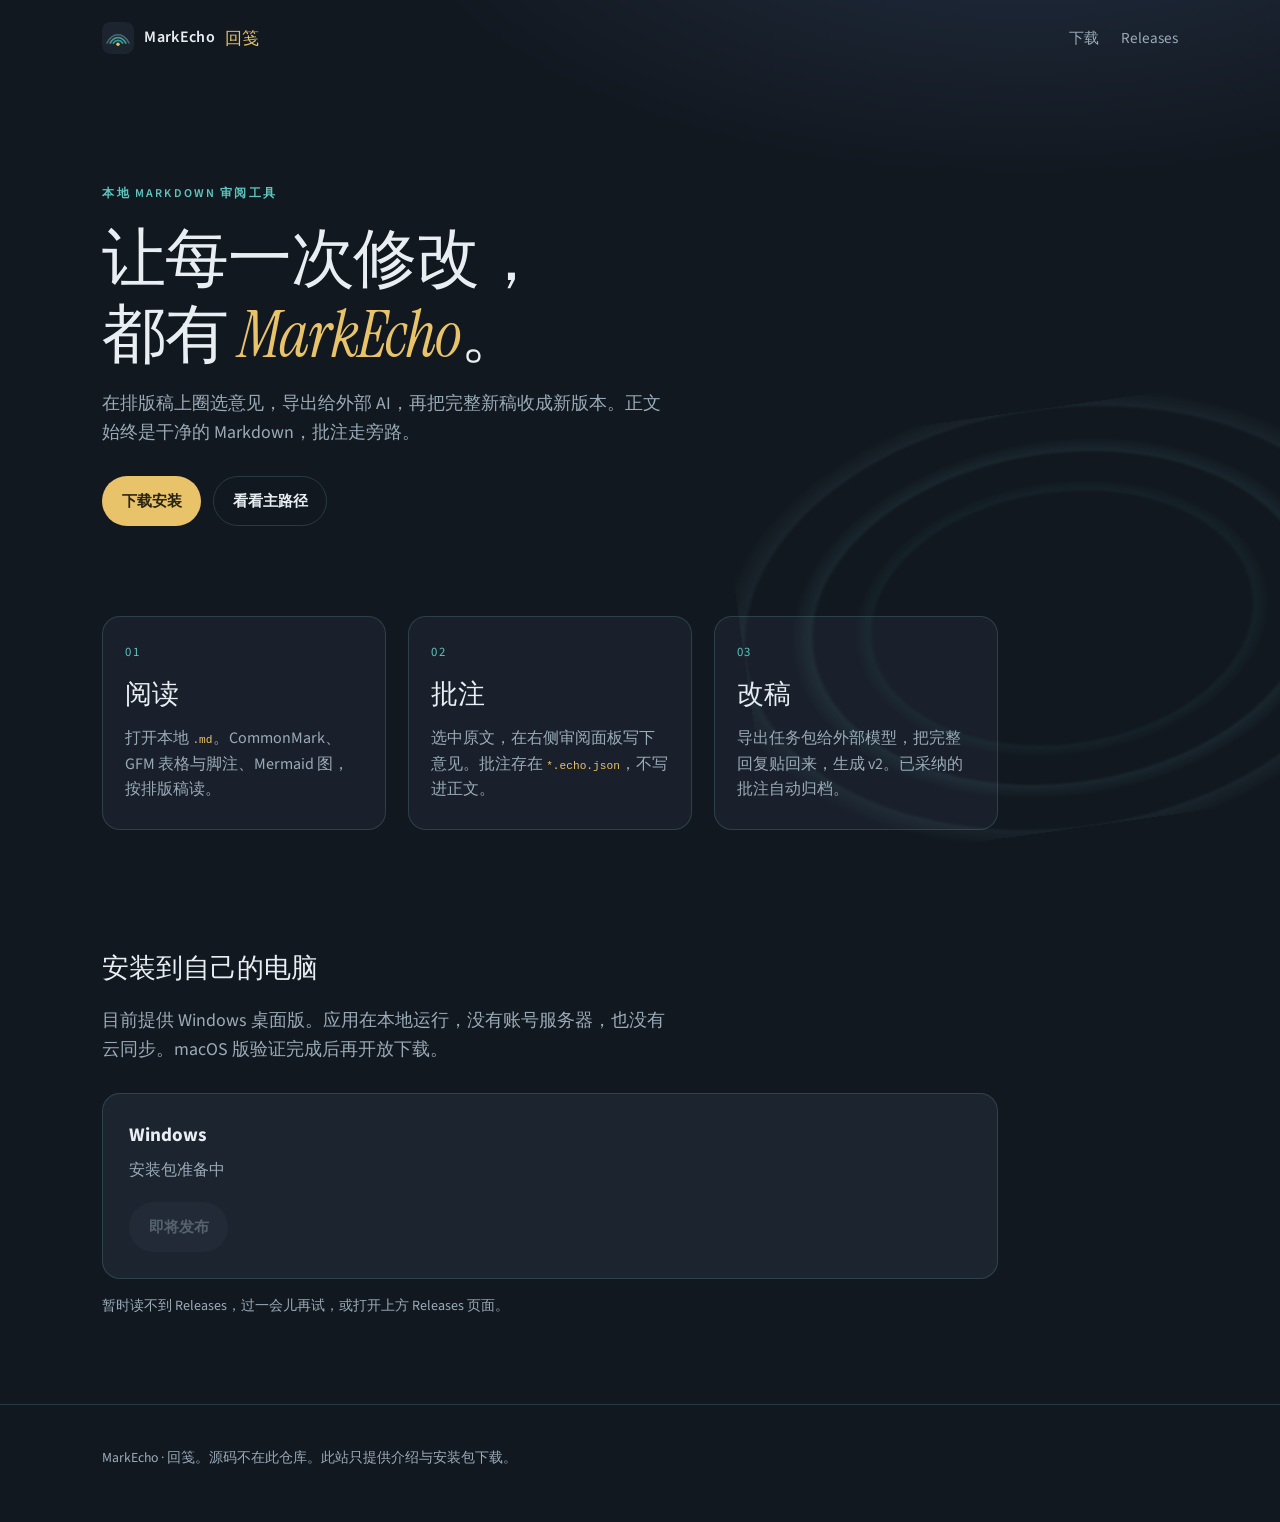
==== index.html @ cc5df1c1 "Add official MarkEcho site with Windows-only download." ====
<!DOCTYPE html>
<html lang="zh-CN">
<head>
  <meta charset="UTF-8" />
  <meta name="viewport" content="width=device-width, initial-scale=1" />
  <title>MarkEcho · 回笺</title>
  <meta name="description" content="Windows 本地 Markdown 阅读、批注与改稿工具。让每一次修改，都有 MarkEcho。" />
  <link rel="icon" href="markecho.svg" type="image/svg+xml" />
  <link rel="preconnect" href="https://fonts.googleapis.com" />
  <link rel="preconnect" href="https://fonts.gstatic.com" crossorigin />
  <link href="https://fonts.googleapis.com/css2?family=Instrument+Serif:ital@0;1&family=Source+Sans+3:wght@400;500;600&family=Source+Han+Serif+SC:wght@500;600&display=swap" rel="stylesheet" />
  <link rel="stylesheet" href="styles.css" />
</head>
<body>
  <div class="bg-echo" aria-hidden="true"></div>
  <header class="top">
    <a class="brand" href="./">
      <img src="markecho.svg" alt="" width="32" height="32" />
      <span>MarkEcho</span>
      <span class="zh">回笺</span>
    </a>
    <nav>
      <a href="#download">下载</a>
      <a href="https://github.com/ych516/MarkEcho/releases">Releases</a>
    </nav>
  </header>

  <main>
    <section class="hero">
      <p class="eyebrow">本地 Markdown 审阅工具</p>
      <h1>让每一次修改，<br />都有 <em>MarkEcho</em>。</h1>
      <p class="lede">在排版稿上圈选意见，导出给外部 AI，再把完整新稿收成新版本。正文始终是干净的 Markdown，批注走旁路。</p>
      <div class="hero-actions">
        <a class="btn btn-gold" href="#download">下载安装</a>
        <a class="btn btn-ghost" href="#flow">看看主路径</a>
      </div>
    </section>

    <section id="flow" class="flow">
      <ol>
        <li>
          <span class="n">01</span>
          <h2>阅读</h2>
          <p>打开本地 <code>.md</code>。CommonMark、GFM 表格与脚注、Mermaid 图，按排版稿读。</p>
        </li>
        <li>
          <span class="n">02</span>
          <h2>批注</h2>
          <p>选中原文，在右侧审阅面板写下意见。批注存在 <code>*.echo.json</code>，不写进正文。</p>
        </li>
        <li>
          <span class="n">03</span>
          <h2>改稿</h2>
          <p>导出任务包给外部模型，把完整回复贴回来，生成 v2。已采纳的批注自动归档。</p>
        </li>
      </ol>
    </section>

    <section id="download" class="download">
      <h2>安装到自己的电脑</h2>
      <p class="lede">目前提供 Windows 桌面版。应用在本地运行，没有账号服务器，也没有云同步。macOS 版验证完成后再开放下载。</p>
      <div class="cards">
        <article class="card" data-os="windows">
          <h3>Windows</h3>
          <p class="asset-name" data-role="name">安装包准备中</p>
          <a class="btn btn-gold" data-role="btn" aria-disabled="true">即将发布</a>
        </article>
      </div>
      <p class="fine" id="release-meta">安装包将发布在本仓库的 GitHub Releases。有新版本时，按钮会自动指向最新文件。</p>
    </section>
  </main>

  <footer>
    <p>MarkEcho · 回笺。源码不在此仓库。此站只提供介绍与安装包下载。</p>
  </footer>
  <script src="site.js"></script>
</body>
</html>
---- styles.css ----
:root {
  --ink: #e8eef2;
  --muted: #9aabb8;
  --bg: #121820;
  --panel: #1c2430;
  --line: rgba(127, 211, 205, 0.18);
  --teal: #5ec4bd;
  --teal-deep: #2a9d8f;
  --gold: #e8c36a;
  --gold-ink: #2a2414;
  --serif: "Instrument Serif", "Source Han Serif SC", "Songti SC", serif;
  --sans: "Source Sans 3", "PingFang SC", "Noto Sans SC", sans-serif;
}

* { box-sizing: border-box; }
html { scroll-behavior: smooth; }
body {
  margin: 0;
  min-height: 100vh;
  font-family: var(--sans);
  color: var(--ink);
  background: radial-gradient(1200px 600px at 80% -10%, #243044 0%, var(--bg) 55%);
  line-height: 1.6;
}

.bg-echo {
  pointer-events: none;
  position: fixed;
  inset: auto -8% 8% auto;
  width: min(640px, 90vw);
  height: 420px;
  background:
    radial-gradient(ellipse at center, transparent 42%, rgba(42, 157, 143, 0.07) 43%, transparent 46%),
    radial-gradient(ellipse at center, transparent 55%, rgba(94, 196, 189, 0.08) 56%, transparent 60%),
    radial-gradient(ellipse at center, transparent 70%, rgba(127, 211, 205, 0.06) 71%, transparent 76%);
  transform: rotate(-8deg);
}

.top {
  display: flex;
  align-items: center;
  justify-content: space-between;
  padding: 22px 8vw;
  position: relative;
}
.brand {
  display: flex;
  align-items: center;
  gap: 10px;
  color: var(--ink);
  text-decoration: none;
  font-weight: 600;
  letter-spacing: 0.02em;
}
.brand img { border-radius: 8px; }
.brand .zh {
  color: var(--gold);
  font-family: var(--serif);
  font-weight: 500;
  font-size: 1.05rem;
}
nav { display: flex; gap: 22px; }
nav a {
  color: var(--muted);
  text-decoration: none;
  font-size: 0.95rem;
}
nav a:hover { color: var(--ink); }

main { padding: 4vh 8vw 8vh; max-width: 1100px; }

.hero { max-width: 38rem; padding: 8vh 0 10vh; }
.eyebrow {
  color: var(--teal);
  letter-spacing: 0.18em;
  text-transform: uppercase;
  font-size: 0.75rem;
  font-weight: 600;
  margin: 0 0 18px;
}
h1 {
  font-family: var(--serif);
  font-size: clamp(2.4rem, 6vw, 4rem);
  font-weight: 500;
  line-height: 1.18;
  margin: 0 0 18px;
  letter-spacing: -0.02em;
}
h1 em {
  font-style: italic;
  color: var(--gold);
}
.lede {
  color: var(--muted);
  font-size: 1.12rem;
  max-width: 36rem;
}
.hero-actions { display: flex; gap: 12px; margin-top: 28px; flex-wrap: wrap; }

.btn {
  display: inline-flex;
  align-items: center;
  justify-content: center;
  padding: 0.75rem 1.15rem;
  border-radius: 999px;
  text-decoration: none;
  font-weight: 600;
  font-size: 0.95rem;
  border: 1px solid transparent;
}
.btn-gold { background: var(--gold); color: var(--gold-ink); }
.btn-gold:hover { filter: brightness(1.05); }
.btn-ghost { border-color: var(--line); color: var(--ink); }
.btn-ghost:hover { border-color: var(--teal); color: var(--teal); }
.btn[aria-disabled="true"] {
  pointer-events: none;
  opacity: 0.45;
  background: #2a3340;
  color: var(--muted);
}

.flow ol {
  list-style: none;
  padding: 0;
  margin: 0;
  display: grid;
  grid-template-columns: repeat(auto-fit, minmax(220px, 1fr));
  gap: 22px;
}
.flow li {
  background: rgba(28, 36, 48, 0.72);
  border: 1px solid var(--line);
  border-radius: 18px;
  padding: 22px 22px 26px;
}
.flow .n {
  color: var(--teal);
  font-variant-numeric: tabular-nums;
  font-size: 0.8rem;
  letter-spacing: 0.12em;
}
.flow h2, .download h2 {
  font-family: var(--serif);
  font-size: 1.7rem;
  font-weight: 500;
  margin: 8px 0 10px;
}
.flow p, .card p { color: var(--muted); margin: 0; }
code {
  font-size: 0.86em;
  color: var(--gold);
}

.download { padding-top: 12vh; }
.cards {
  display: grid;
  grid-template-columns: repeat(auto-fit, minmax(240px, 1fr));
  gap: 18px;
  margin: 28px 0 16px;
}
.card {
  background: var(--panel);
  border: 1px solid var(--line);
  border-radius: 18px;
  padding: 26px;
}
.card h3 { margin: 0 0 8px; font-size: 1.2rem; }
.asset-name { min-height: 1.4em; margin-bottom: 18px !important; }
.fine { color: var(--muted); font-size: 0.88rem; }

footer {
  padding: 28px 8vw 40px;
  color: var(--muted);
  font-size: 0.86rem;
  border-top: 1px solid var(--line);
}

@media (max-width: 640px) {
  .top, main, footer { padding-left: 22px; padding-right: 22px; }
  .hero { padding-top: 4vh; }
}
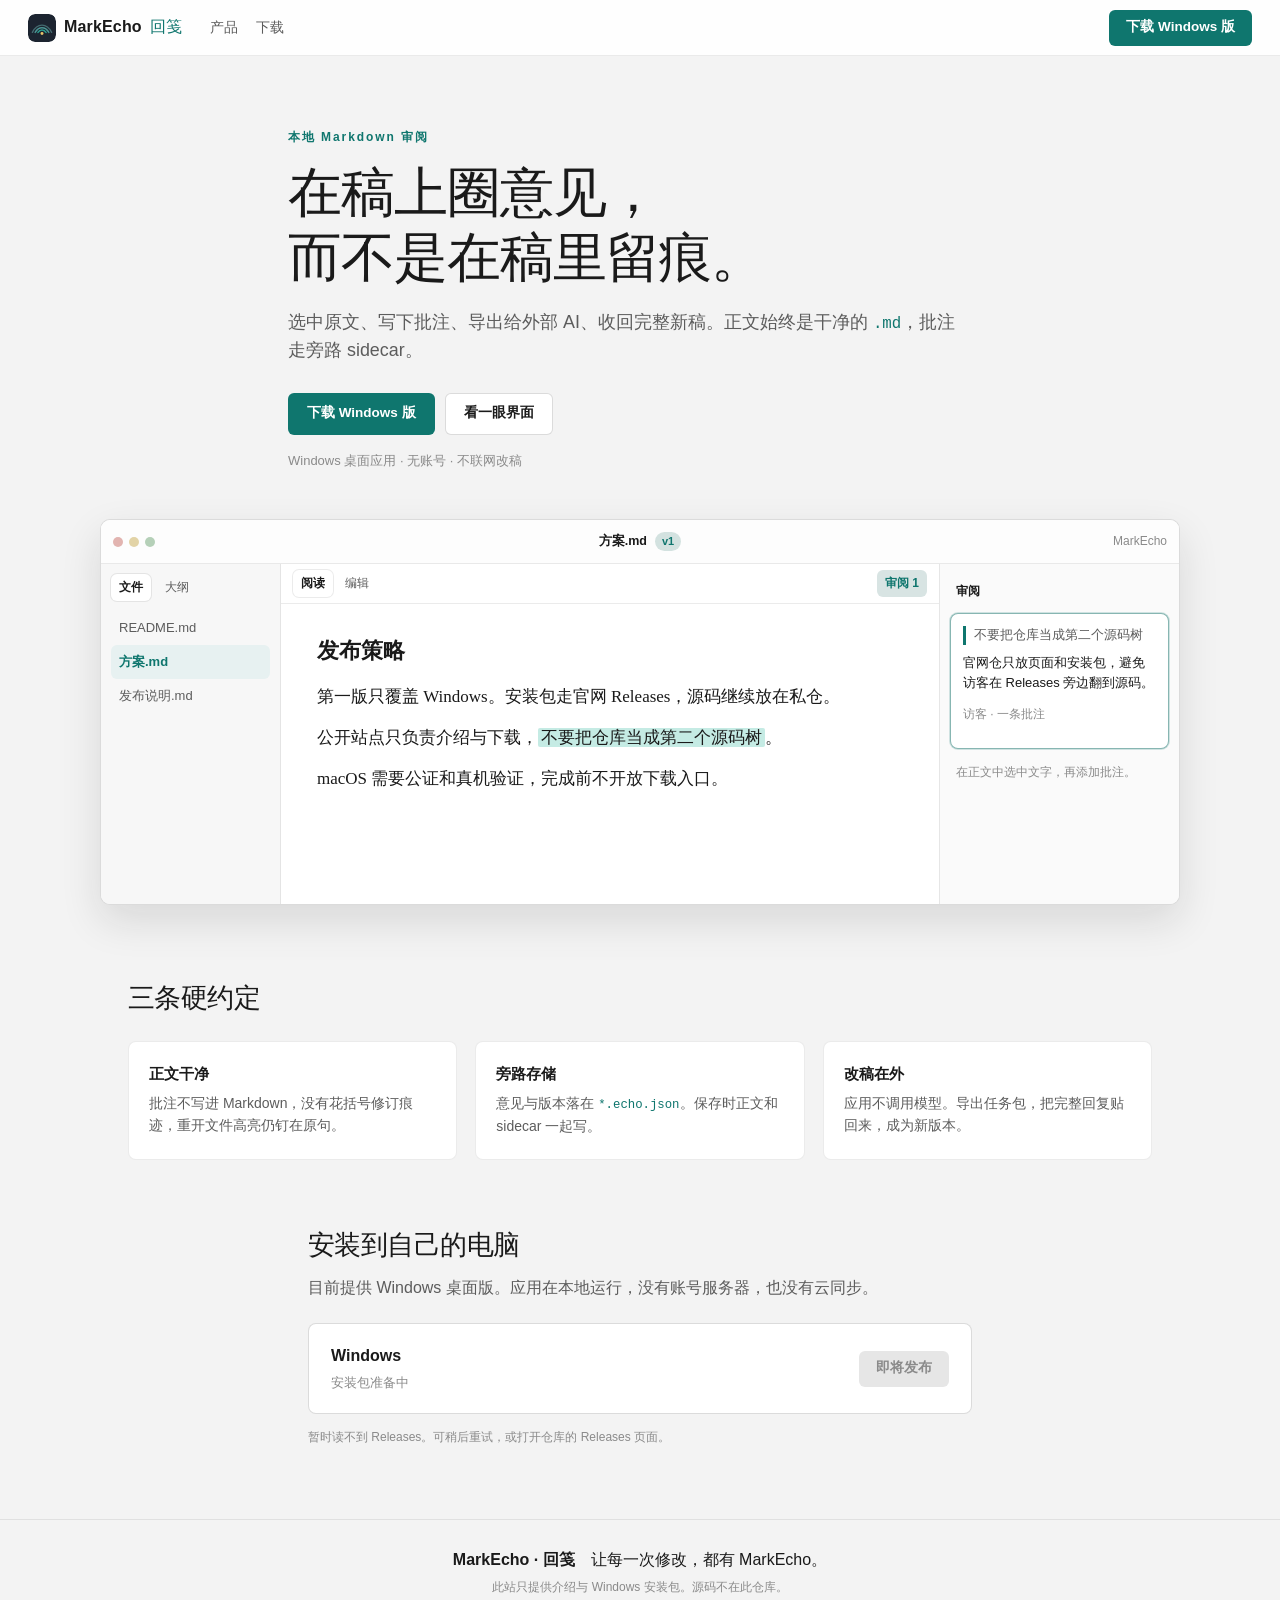
==== commit 01bbf950: "Redesign official site to match the light reading-app UX." ====
--- a/index.html
+++ b/index.html
@@ -4,74 +4,121 @@
   <meta charset="UTF-8" />
   <meta name="viewport" content="width=device-width, initial-scale=1" />
   <title>MarkEcho · 回笺</title>
-  <meta name="description" content="Windows 本地 Markdown 阅读、批注与改稿工具。让每一次修改，都有 MarkEcho。" />
+  <meta name="description" content="在排版稿上圈选意见，导出给外部 AI 改稿。正文保持干净 Markdown。Windows 本地应用。" />
+  <meta property="og:title" content="MarkEcho · 回笺" />
+  <meta property="og:description" content="让每一次修改，都有 MarkEcho。" />
+  <meta property="og:type" content="website" />
   <link rel="icon" href="markecho.svg" type="image/svg+xml" />
-  <link rel="preconnect" href="https://fonts.googleapis.com" />
-  <link rel="preconnect" href="https://fonts.gstatic.com" crossorigin />
-  <link href="https://fonts.googleapis.com/css2?family=Instrument+Serif:ital@0;1&family=Source+Sans+3:wght@400;500;600&family=Source+Han+Serif+SC:wght@500;600&display=swap" rel="stylesheet" />
   <link rel="stylesheet" href="styles.css" />
 </head>
 <body>
-  <div class="bg-echo" aria-hidden="true"></div>
   <header class="top">
     <a class="brand" href="./">
-      <img src="markecho.svg" alt="" width="32" height="32" />
-      <span>MarkEcho</span>
-      <span class="zh">回笺</span>
+      <img src="markecho.svg" width="28" height="28" alt="" />
+      <span class="brand-en">MarkEcho</span>
+      <span class="brand-zh">回笺</span>
     </a>
     <nav>
+      <a href="#product">产品</a>
       <a href="#download">下载</a>
-      <a href="https://github.com/ych516/MarkEcho/releases">Releases</a>
     </nav>
+    <a class="btn btn-accent top-cta" href="#download">下载 Windows 版</a>
   </header>
 
   <main>
     <section class="hero">
-      <p class="eyebrow">本地 Markdown 审阅工具</p>
-      <h1>让每一次修改，<br />都有 <em>MarkEcho</em>。</h1>
-      <p class="lede">在排版稿上圈选意见，导出给外部 AI，再把完整新稿收成新版本。正文始终是干净的 Markdown，批注走旁路。</p>
+      <p class="eyebrow">本地 Markdown 审阅</p>
+      <h1>在稿上圈意见，<br />而不是在稿里留痕。</h1>
+      <p class="lede">选中原文、写下批注、导出给外部 AI、收回完整新稿。正文始终是干净的 <code>.md</code>，批注走旁路 sidecar。</p>
       <div class="hero-actions">
-        <a class="btn btn-gold" href="#download">下载安装</a>
-        <a class="btn btn-ghost" href="#flow">看看主路径</a>
+        <a class="btn btn-accent" href="#download">下载 Windows 版</a>
+        <a class="btn btn-quiet" href="#product">看一眼界面</a>
+      </div>
+      <p class="hero-note">Windows 桌面应用 · 无账号 · 不联网改稿</p>
+    </section>
+
+    <section id="product" class="product" aria-label="产品界面">
+      <div class="window" role="img" aria-label="MarkEcho 阅读与审阅界面示意">
+        <div class="titlebar">
+          <div class="traffic" aria-hidden="true"><i></i><i></i><i></i></div>
+          <div class="title-center">
+            <span class="fname">方案.md</span>
+            <span class="pill">v1</span>
+          </div>
+          <span class="win-app">MarkEcho</span>
+        </div>
+        <div class="shell">
+          <aside class="col files">
+            <div class="tabs"><span class="on">文件</span><span>大纲</span></div>
+            <ul>
+              <li>README.md</li>
+              <li class="current">方案.md</li>
+              <li>发布说明.md</li>
+            </ul>
+          </aside>
+          <section class="col reader">
+            <div class="docbar">
+              <span class="seg on">阅读</span>
+              <span class="seg">编辑</span>
+              <span class="seg review-on">审阅 1</span>
+            </div>
+            <article class="prose">
+              <h2>发布策略</h2>
+              <p>第一版只覆盖 Windows。安装包走官网 Releases，源码继续放在私仓。</p>
+              <p>公开站点只负责介绍与下载，<mark>不要把仓库当成第二个源码树</mark>。</p>
+              <p>macOS 需要公证和真机验证，完成前不开放下载入口。</p>
+            </article>
+          </section>
+          <aside class="col inspector">
+            <div class="insp-head">审阅</div>
+            <div class="card active">
+              <p class="quote">不要把仓库当成第二个源码树</p>
+              <p class="body">官网仓只放页面和安装包，避免访客在 Releases 旁边翻到源码。</p>
+              <p class="meta">访客 · 一条批注</p>
+            </div>
+            <p class="insp-hint">在正文中选中文字，再添加批注。</p>
+          </aside>
+        </div>
       </div>
     </section>
 
-    <section id="flow" class="flow">
-      <ol>
+    <section class="principles">
+      <h2>三条硬约定</h2>
+      <ul>
         <li>
-          <span class="n">01</span>
-          <h2>阅读</h2>
-          <p>打开本地 <code>.md</code>。CommonMark、GFM 表格与脚注、Mermaid 图，按排版稿读。</p>
+          <h3>正文干净</h3>
+          <p>批注不写进 Markdown，没有花括号修订痕迹，重开文件高亮仍钉在原句。</p>
         </li>
         <li>
-          <span class="n">02</span>
-          <h2>批注</h2>
-          <p>选中原文，在右侧审阅面板写下意见。批注存在 <code>*.echo.json</code>，不写进正文。</p>
+          <h3>旁路存储</h3>
+          <p>意见与版本落在 <code>*.echo.json</code>。保存时正文和 sidecar 一起写。</p>
         </li>
         <li>
-          <span class="n">03</span>
-          <h2>改稿</h2>
-          <p>导出任务包给外部模型，把完整回复贴回来，生成 v2。已采纳的批注自动归档。</p>
+          <h3>改稿在外</h3>
+          <p>应用不调用模型。导出任务包，把完整回复贴回来，成为新版本。</p>
         </li>
-      </ol>
+      </ul>
     </section>
 
     <section id="download" class="download">
-      <h2>安装到自己的电脑</h2>
-      <p class="lede">目前提供 Windows 桌面版。应用在本地运行，没有账号服务器，也没有云同步。macOS 版验证完成后再开放下载。</p>
-      <div class="cards">
-        <article class="card" data-os="windows">
-          <h3>Windows</h3>
+      <div class="dl-copy">
+        <h2>安装到自己的电脑</h2>
+        <p>目前提供 Windows 桌面版。应用在本地运行，没有账号服务器，也没有云同步。</p>
+      </div>
+      <div class="dl-box" data-os="windows">
+        <div>
+          <p class="os">Windows</p>
           <p class="asset-name" data-role="name">安装包准备中</p>
-          <a class="btn btn-gold" data-role="btn" aria-disabled="true">即将发布</a>
-        </article>
+        </div>
+        <a class="btn btn-accent" data-role="btn" aria-disabled="true">即将发布</a>
       </div>
-      <p class="fine" id="release-meta">安装包将发布在本仓库的 GitHub Releases。有新版本时，按钮会自动指向最新文件。</p>
+      <p class="fine" id="release-meta">安装包发布在本仓库 GitHub Releases。有新版本时，按钮会自动指向最新文件。macOS 版验证完成后再提供。</p>
     </section>
   </main>
 
   <footer>
-    <p>MarkEcho · 回笺。源码不在此仓库。此站只提供介绍与安装包下载。</p>
+    <p><strong>MarkEcho · 回笺</strong>　让每一次修改，都有 MarkEcho。</p>
+    <p class="foot-sub">此站只提供介绍与 Windows 安装包。源码不在此仓库。</p>
   </footer>
   <script src="site.js"></script>
 </body>
--- a/styles.css
+++ b/styles.css
@@ -1,182 +1,339 @@
 
 :root {
-  --ink: #e8eef2;
-  --muted: #9aabb8;
-  --bg: #121820;
-  --panel: #1c2430;
-  --line: rgba(127, 211, 205, 0.18);
-  --teal: #5ec4bd;
-  --teal-deep: #2a9d8f;
+  --text: #1a1a1a;
+  --text-secondary: #5c5c5c;
+  --text-tertiary: #8a8a8a;
+  --surface: #ffffff;
+  --bg: #f3f3f3;
+  --sidebar: #f7f7f7;
+  --inspector: #fafafa;
+  --line: rgba(0, 0, 0, 0.08);
+  --line-strong: rgba(0, 0, 0, 0.14);
+  --accent: #0f766e;
+  --accent-hover: #0d9488;
+  --accent-fg: #ffffff;
+  --mark: #c5ebe4;
   --gold: #e8c36a;
-  --gold-ink: #2a2414;
-  --serif: "Instrument Serif", "Source Han Serif SC", "Songti SC", serif;
-  --sans: "Source Sans 3", "PingFang SC", "Noto Sans SC", sans-serif;
+  --danger: #c42b1c;
+  --shadow: 0 16px 40px rgba(26, 26, 26, 0.12);
+  --font-ui: "Segoe UI Variable", "Segoe UI", "PingFang SC", "Microsoft YaHei", sans-serif;
+  --font-prose: Georgia, "Iowan Old Style", "Songti SC", "SimSun", serif;
 }
 
 * { box-sizing: border-box; }
 html { scroll-behavior: smooth; }
 body {
   margin: 0;
-  min-height: 100vh;
-  font-family: var(--sans);
-  color: var(--ink);
-  background: radial-gradient(1200px 600px at 80% -10%, #243044 0%, var(--bg) 55%);
-  line-height: 1.6;
-}
-
-.bg-echo {
-  pointer-events: none;
-  position: fixed;
-  inset: auto -8% 8% auto;
-  width: min(640px, 90vw);
-  height: 420px;
-  background:
-    radial-gradient(ellipse at center, transparent 42%, rgba(42, 157, 143, 0.07) 43%, transparent 46%),
-    radial-gradient(ellipse at center, transparent 55%, rgba(94, 196, 189, 0.08) 56%, transparent 60%),
-    radial-gradient(ellipse at center, transparent 70%, rgba(127, 211, 205, 0.06) 71%, transparent 76%);
-  transform: rotate(-8deg);
+  color: var(--text);
+  background: var(--bg);
+  font-family: var(--font-ui);
+  line-height: 1.55;
+  text-rendering: optimizeLegibility;
 }
 
 .top {
+  position: sticky;
+  top: 0;
+  z-index: 10;
   display: flex;
   align-items: center;
-  justify-content: space-between;
-  padding: 22px 8vw;
-  position: relative;
+  gap: 28px;
+  height: 56px;
+  padding: 0 28px;
+  background: color-mix(in srgb, var(--surface) 88%, transparent);
+  border-bottom: 1px solid var(--line);
+  backdrop-filter: blur(16px);
 }
 .brand {
   display: flex;
   align-items: center;
-  gap: 10px;
-  color: var(--ink);
+  gap: 8px;
+  color: var(--text);
+  text-decoration: none;
+  font-weight: 650;
+  letter-spacing: 0.01em;
+}
+.brand img { border-radius: 7px; }
+.brand-zh {
+  font-family: var(--font-prose);
+  font-weight: 500;
+  color: var(--accent);
+}
+nav { display: flex; gap: 18px; margin-right: auto; }
+nav a {
+  color: var(--text-secondary);
+  text-decoration: none;
+  font-size: 14px;
+}
+nav a:hover { color: var(--text); }
+.top-cta { margin-left: auto; }
+
+.btn {
+  display: inline-flex;
+  align-items: center;
+  justify-content: center;
+  height: 36px;
+  padding: 0 16px;
+  border-radius: 6px;
   text-decoration: none;
   font-weight: 600;
-  letter-spacing: 0.02em;
-}
-.brand img { border-radius: 8px; }
-.brand .zh {
-  color: var(--gold);
-  font-family: var(--serif);
-  font-weight: 500;
-  font-size: 1.05rem;
-}
-nav { display: flex; gap: 22px; }
-nav a {
-  color: var(--muted);
-  text-decoration: none;
-  font-size: 0.95rem;
-}
-nav a:hover { color: var(--ink); }
-
-main { padding: 4vh 8vw 8vh; max-width: 1100px; }
-
-.hero { max-width: 38rem; padding: 8vh 0 10vh; }
-.eyebrow {
-  color: var(--teal);
-  letter-spacing: 0.18em;
-  text-transform: uppercase;
-  font-size: 0.75rem;
-  font-weight: 600;
-  margin: 0 0 18px;
-}
-h1 {
-  font-family: var(--serif);
-  font-size: clamp(2.4rem, 6vw, 4rem);
-  font-weight: 500;
-  line-height: 1.18;
-  margin: 0 0 18px;
-  letter-spacing: -0.02em;
-}
-h1 em {
-  font-style: italic;
-  color: var(--gold);
-}
-.lede {
-  color: var(--muted);
-  font-size: 1.12rem;
-  max-width: 36rem;
-}
-.hero-actions { display: flex; gap: 12px; margin-top: 28px; flex-wrap: wrap; }
-
-.btn {
-  display: inline-flex;
-  align-items: center;
-  justify-content: center;
-  padding: 0.75rem 1.15rem;
-  border-radius: 999px;
-  text-decoration: none;
-  font-weight: 600;
-  font-size: 0.95rem;
+  font-size: 13.5px;
   border: 1px solid transparent;
 }
-.btn-gold { background: var(--gold); color: var(--gold-ink); }
-.btn-gold:hover { filter: brightness(1.05); }
-.btn-ghost { border-color: var(--line); color: var(--ink); }
-.btn-ghost:hover { border-color: var(--teal); color: var(--teal); }
+.btn-accent { background: var(--accent); color: var(--accent-fg); }
+.btn-accent:hover { background: var(--accent-hover); }
+.btn-quiet {
+  background: var(--surface);
+  border-color: var(--line-strong);
+  color: var(--text);
+}
+.btn-quiet:hover { border-color: var(--accent); color: var(--accent); }
 .btn[aria-disabled="true"] {
   pointer-events: none;
-  opacity: 0.45;
-  background: #2a3340;
-  color: var(--muted);
-}
-
-.flow ol {
+  background: #e6e6e6;
+  color: var(--text-tertiary);
+}
+
+main { padding-bottom: 72px; }
+
+.hero {
+  max-width: 760px;
+  margin: 0 auto;
+  padding: 72px 28px 36px;
+}
+.eyebrow {
+  margin: 0 0 14px;
+  color: var(--accent);
+  font-size: 12px;
+  font-weight: 650;
+  letter-spacing: 0.16em;
+}
+h1, .principles h2, .download h2 {
+  font-family: var(--font-prose);
+  font-weight: 500;
+  letter-spacing: -0.02em;
+}
+h1 {
+  margin: 0 0 18px;
+  font-size: clamp(2.2rem, 5vw, 3.35rem);
+  line-height: 1.22;
+}
+.lede {
+  margin: 0;
+  max-width: 38em;
+  color: var(--text-secondary);
+  font-size: 1.12rem;
+}
+.lede code, .principles code {
+  font-size: 0.88em;
+  color: var(--accent);
+}
+.hero-actions { display: flex; gap: 10px; margin-top: 28px; flex-wrap: wrap; }
+.hero-actions .btn { height: 42px; padding: 0 18px; }
+.hero-note {
+  margin: 16px 0 0;
+  color: var(--text-tertiary);
+  font-size: 13px;
+}
+
+.product { padding: 12px 20px 64px; }
+.window {
+  max-width: 1080px;
+  margin: 0 auto;
+  background: var(--surface);
+  border: 1px solid var(--line-strong);
+  border-radius: 10px;
+  box-shadow: var(--shadow);
+  overflow: hidden;
+}
+.titlebar {
+  display: grid;
+  grid-template-columns: 1fr auto 1fr;
+  align-items: center;
+  height: 44px;
+  padding: 0 12px;
+  border-bottom: 1px solid var(--line);
+  background: color-mix(in srgb, var(--surface) 86%, var(--bg));
+  font-size: 12.5px;
+}
+.traffic { display: flex; gap: 6px; }
+.traffic i {
+  width: 10px; height: 10px; border-radius: 50%;
+  background: #d9d9d9;
+}
+.traffic i:nth-child(1) { background: #e2b4b0; }
+.traffic i:nth-child(2) { background: #e2d3a6; }
+.traffic i:nth-child(3) { background: #b5d0b8; }
+.title-center { display: flex; align-items: center; gap: 8px; }
+.fname { font-weight: 600; }
+.pill {
+  background: color-mix(in srgb, var(--accent) 14%, var(--bg));
+  color: var(--accent);
+  font-size: 11px;
+  font-weight: 650;
+  padding: 1px 7px;
+  border-radius: 999px;
+}
+.win-app { text-align: right; color: var(--text-tertiary); font-size: 12px; }
+
+.shell {
+  display: grid;
+  grid-template-columns: 180px minmax(0, 1fr) 240px;
+  min-height: 340px;
+}
+.col { min-width: 0; }
+.files {
+  background: var(--sidebar);
+  border-right: 1px solid var(--line);
+  padding: 10px;
+}
+.tabs { display: flex; gap: 6px; margin-bottom: 10px; }
+.tabs span, .seg {
+  font-size: 12px;
+  color: var(--text-secondary);
+  padding: 4px 8px;
+  border-radius: 6px;
+}
+.tabs .on, .seg.on {
+  background: var(--surface);
+  color: var(--text);
+  font-weight: 600;
+  box-shadow: 0 0 0 1px var(--line);
+}
+.files ul { list-style: none; margin: 0; padding: 0; font-size: 13px; }
+.files li { padding: 7px 8px; border-radius: 6px; color: var(--text-secondary); }
+.files .current {
+  background: color-mix(in srgb, var(--accent) 10%, var(--surface));
+  color: var(--accent);
+  font-weight: 650;
+}
+
+.reader { background: var(--surface); }
+.docbar {
+  display: flex;
+  gap: 4px;
+  align-items: center;
+  height: 40px;
+  padding: 0 12px;
+  border-bottom: 1px solid var(--line);
+}
+.review-on {
+  margin-left: auto;
+  background: color-mix(in srgb, var(--accent) 12%, var(--bg));
+  color: var(--accent);
+  font-weight: 650;
+}
+.prose {
+  padding: 28px 36px 36px;
+  font-family: var(--font-prose);
+  font-size: 17px;
+  line-height: 1.7;
+}
+.prose h2 { font-size: 22px; font-weight: 600; margin: 0 0 14px; }
+.prose p { margin: 0 0 12px; }
+.prose mark {
+  background: var(--mark);
+  color: inherit;
+  padding: 0 3px;
+  border-radius: 2px;
+  box-decoration-break: clone;
+}
+
+.inspector {
+  background: var(--inspector);
+  border-left: 1px solid var(--line);
+  padding: 10px;
+}
+.insp-head {
+  font-size: 12px;
+  font-weight: 650;
+  padding: 8px 6px 12px;
+}
+.card {
+  background: var(--surface);
+  border: 1px solid var(--line-strong);
+  border-radius: 8px;
+  padding: 12px;
+}
+.card.active {
+  border-color: color-mix(in srgb, var(--accent) 45%, var(--line));
+  box-shadow: 0 0 0 1px color-mix(in srgb, var(--accent) 18%, transparent);
+}
+.quote {
+  margin: 0 0 8px;
+  color: var(--text-secondary);
+  font-size: 12.5px;
+  border-left: 3px solid var(--accent);
+  padding-left: 8px;
+}
+.body { margin: 0 0 10px; font-size: 13px; }
+.meta, .insp-hint, .fine, .foot-sub {
+  color: var(--text-tertiary);
+  font-size: 12px;
+}
+.insp-hint { margin: 14px 6px 0; }
+
+.principles {
+  max-width: 1080px;
+  margin: 0 auto;
+  padding: 8px 28px 64px;
+}
+.principles h2 { font-size: 1.7rem; margin: 0 0 22px; }
+.principles ul {
   list-style: none;
+  margin: 0;
   padding: 0;
-  margin: 0;
   display: grid;
-  grid-template-columns: repeat(auto-fit, minmax(220px, 1fr));
-  gap: 22px;
-}
-.flow li {
-  background: rgba(28, 36, 48, 0.72);
+  grid-template-columns: repeat(3, 1fr);
+  gap: 18px;
+}
+.principles li {
+  background: var(--surface);
   border: 1px solid var(--line);
-  border-radius: 18px;
-  padding: 22px 22px 26px;
-}
-.flow .n {
-  color: var(--teal);
-  font-variant-numeric: tabular-nums;
-  font-size: 0.8rem;
-  letter-spacing: 0.12em;
-}
-.flow h2, .download h2 {
-  font-family: var(--serif);
-  font-size: 1.7rem;
-  font-weight: 500;
-  margin: 8px 0 10px;
-}
-.flow p, .card p { color: var(--muted); margin: 0; }
-code {
-  font-size: 0.86em;
-  color: var(--gold);
-}
-
-.download { padding-top: 12vh; }
-.cards {
-  display: grid;
-  grid-template-columns: repeat(auto-fit, minmax(240px, 1fr));
-  gap: 18px;
-  margin: 28px 0 16px;
-}
-.card {
-  background: var(--panel);
-  border: 1px solid var(--line);
-  border-radius: 18px;
-  padding: 26px;
-}
-.card h3 { margin: 0 0 8px; font-size: 1.2rem; }
-.asset-name { min-height: 1.4em; margin-bottom: 18px !important; }
-.fine { color: var(--muted); font-size: 0.88rem; }
+  border-radius: 8px;
+  padding: 20px 20px 22px;
+}
+.principles h3 { margin: 0 0 8px; font-size: 15px; }
+.principles p { margin: 0; color: var(--text-secondary); font-size: 14px; }
+
+.download {
+  max-width: 720px;
+  margin: 0 auto;
+  padding: 0 28px;
+}
+.dl-copy h2 { font-size: 1.7rem; margin: 0 0 10px; }
+.dl-copy p { margin: 0 0 22px; color: var(--text-secondary); }
+.dl-box {
+  display: flex;
+  align-items: center;
+  justify-content: space-between;
+  gap: 16px;
+  padding: 20px 22px;
+  background: var(--surface);
+  border: 1px solid var(--line-strong);
+  border-radius: 8px;
+}
+.os { margin: 0; font-weight: 650; }
+.asset-name { margin: 4px 0 0; color: var(--text-tertiary); font-size: 13px; }
+.fine { margin: 14px 0 0; }
 
 footer {
-  padding: 28px 8vw 40px;
-  color: var(--muted);
-  font-size: 0.86rem;
   border-top: 1px solid var(--line);
-}
-
+  padding: 28px;
+  text-align: center;
+}
+footer p { margin: 0; }
+.foot-sub { margin-top: 6px; }
+
+@media (max-width: 900px) {
+  .shell { grid-template-columns: 1fr; }
+  .files, .inspector { display: none; }
+  .principles ul { grid-template-columns: 1fr; }
+  .top-cta { display: none; }
+}
 @media (max-width: 640px) {
-  .top, main, footer { padding-left: 22px; padding-right: 22px; }
-  .hero { padding-top: 4vh; }
-}
+  .hero { padding-top: 40px; }
+  nav { display: none; }
+  .prose { padding: 20px; font-size: 16px; }
+  .dl-box { flex-direction: column; align-items: flex-start; }
+}
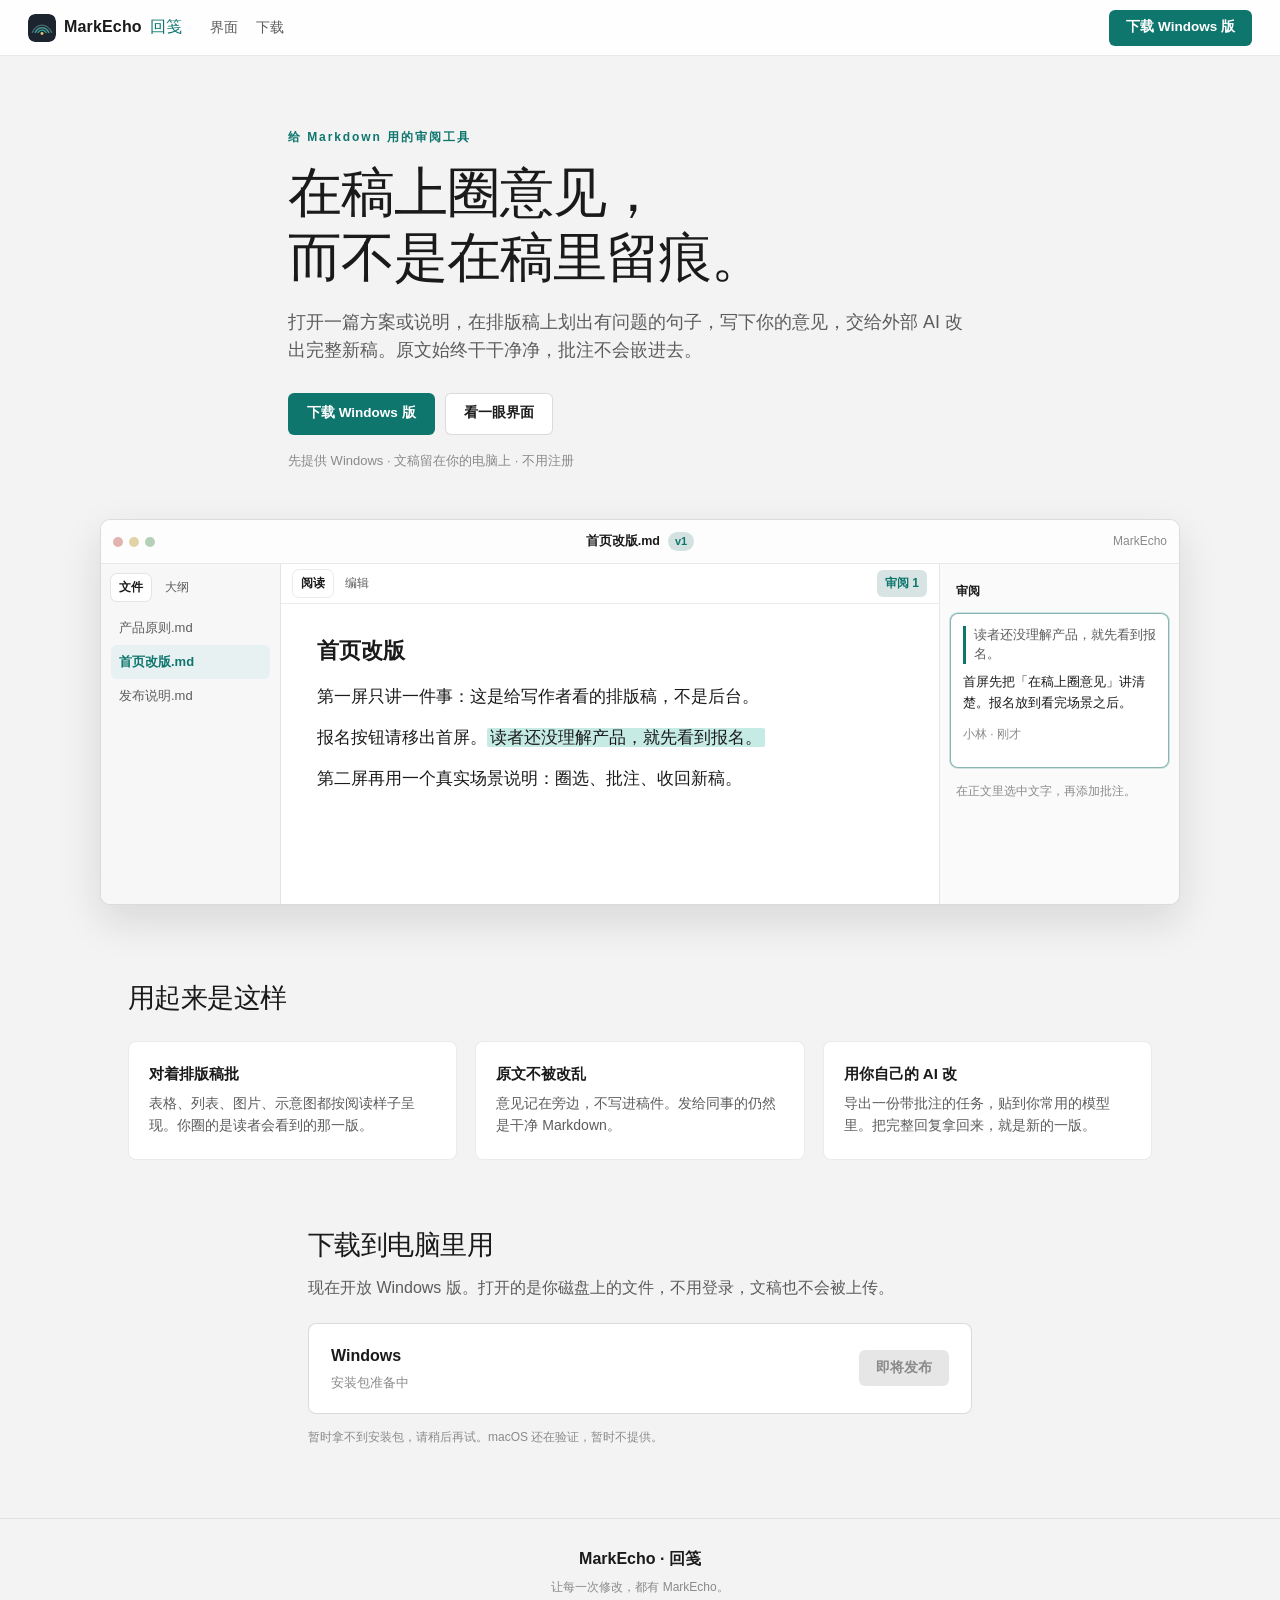
==== commit c13bb2bd: "Rewrite site copy for writers, drop repo-facing language." ====
--- a/index.html
+++ b/index.html
@@ -4,7 +4,7 @@
   <meta charset="UTF-8" />
   <meta name="viewport" content="width=device-width, initial-scale=1" />
   <title>MarkEcho · 回笺</title>
-  <meta name="description" content="在排版稿上圈选意见，导出给外部 AI 改稿。正文保持干净 Markdown。Windows 本地应用。" />
+  <meta name="description" content="在排版好的 Markdown 上圈选意见，交给外部 AI 改出新一版。原文始终干净。Windows 桌面应用。" />
   <meta property="og:title" content="MarkEcho · 回笺" />
   <meta property="og:description" content="让每一次修改，都有 MarkEcho。" />
   <meta property="og:type" content="website" />
@@ -19,7 +19,7 @@
       <span class="brand-zh">回笺</span>
     </a>
     <nav>
-      <a href="#product">产品</a>
+      <a href="#product">界面</a>
       <a href="#download">下载</a>
     </nav>
     <a class="btn btn-accent top-cta" href="#download">下载 Windows 版</a>
@@ -27,22 +27,22 @@
 
   <main>
     <section class="hero">
-      <p class="eyebrow">本地 Markdown 审阅</p>
+      <p class="eyebrow">给 Markdown 用的审阅工具</p>
       <h1>在稿上圈意见，<br />而不是在稿里留痕。</h1>
-      <p class="lede">选中原文、写下批注、导出给外部 AI、收回完整新稿。正文始终是干净的 <code>.md</code>，批注走旁路 sidecar。</p>
+      <p class="lede">打开一篇方案或说明，在排版稿上划出有问题的句子，写下你的意见，交给外部 AI 改出完整新稿。原文始终干干净净，批注不会嵌进去。</p>
       <div class="hero-actions">
         <a class="btn btn-accent" href="#download">下载 Windows 版</a>
         <a class="btn btn-quiet" href="#product">看一眼界面</a>
       </div>
-      <p class="hero-note">Windows 桌面应用 · 无账号 · 不联网改稿</p>
+      <p class="hero-note">先提供 Windows · 文稿留在你的电脑上 · 不用注册</p>
     </section>
 
-    <section id="product" class="product" aria-label="产品界面">
-      <div class="window" role="img" aria-label="MarkEcho 阅读与审阅界面示意">
+    <section id="product" class="product" aria-label="阅读与审阅界面示意">
+      <div class="window" role="img" aria-label="在排版稿上选中一句话，右侧写下批注">
         <div class="titlebar">
           <div class="traffic" aria-hidden="true"><i></i><i></i><i></i></div>
           <div class="title-center">
-            <span class="fname">方案.md</span>
+            <span class="fname">首页改版.md</span>
             <span class="pill">v1</span>
           </div>
           <span class="win-app">MarkEcho</span>
@@ -51,8 +51,8 @@
           <aside class="col files">
             <div class="tabs"><span class="on">文件</span><span>大纲</span></div>
             <ul>
-              <li>README.md</li>
-              <li class="current">方案.md</li>
+              <li>产品原则.md</li>
+              <li class="current">首页改版.md</li>
               <li>发布说明.md</li>
             </ul>
           </aside>
@@ -63,47 +63,47 @@
               <span class="seg review-on">审阅 1</span>
             </div>
             <article class="prose">
-              <h2>发布策略</h2>
-              <p>第一版只覆盖 Windows。安装包走官网 Releases，源码继续放在私仓。</p>
-              <p>公开站点只负责介绍与下载，<mark>不要把仓库当成第二个源码树</mark>。</p>
-              <p>macOS 需要公证和真机验证，完成前不开放下载入口。</p>
+              <h2>首页改版</h2>
+              <p>第一屏只讲一件事：这是给写作者看的排版稿，不是后台。</p>
+              <p>报名按钮请移出首屏。<mark>读者还没理解产品，就先看到报名。</mark></p>
+              <p>第二屏再用一个真实场景说明：圈选、批注、收回新稿。</p>
             </article>
           </section>
           <aside class="col inspector">
             <div class="insp-head">审阅</div>
             <div class="card active">
-              <p class="quote">不要把仓库当成第二个源码树</p>
-              <p class="body">官网仓只放页面和安装包，避免访客在 Releases 旁边翻到源码。</p>
-              <p class="meta">访客 · 一条批注</p>
+              <p class="quote">读者还没理解产品，就先看到报名。</p>
+              <p class="body">首屏先把「在稿上圈意见」讲清楚。报名放到看完场景之后。</p>
+              <p class="meta">小林 · 刚才</p>
             </div>
-            <p class="insp-hint">在正文中选中文字，再添加批注。</p>
+            <p class="insp-hint">在正文里选中文字，再添加批注。</p>
           </aside>
         </div>
       </div>
     </section>
 
     <section class="principles">
-      <h2>三条硬约定</h2>
+      <h2>用起来是这样</h2>
       <ul>
         <li>
-          <h3>正文干净</h3>
-          <p>批注不写进 Markdown，没有花括号修订痕迹，重开文件高亮仍钉在原句。</p>
+          <h3>对着排版稿批</h3>
+          <p>表格、列表、图片、示意图都按阅读样子呈现。你圈的是读者会看到的那一版。</p>
         </li>
         <li>
-          <h3>旁路存储</h3>
-          <p>意见与版本落在 <code>*.echo.json</code>。保存时正文和 sidecar 一起写。</p>
+          <h3>原文不被改乱</h3>
+          <p>意见记在旁边，不写进稿件。发给同事的仍然是干净 Markdown。</p>
         </li>
         <li>
-          <h3>改稿在外</h3>
-          <p>应用不调用模型。导出任务包，把完整回复贴回来，成为新版本。</p>
+          <h3>用你自己的 AI 改</h3>
+          <p>导出一份带批注的任务，贴到你常用的模型里。把完整回复拿回来，就是新的一版。</p>
         </li>
       </ul>
     </section>
 
     <section id="download" class="download">
       <div class="dl-copy">
-        <h2>安装到自己的电脑</h2>
-        <p>目前提供 Windows 桌面版。应用在本地运行，没有账号服务器，也没有云同步。</p>
+        <h2>下载到电脑里用</h2>
+        <p>现在开放 Windows 版。打开的是你磁盘上的文件，不用登录，文稿也不会被上传。</p>
       </div>
       <div class="dl-box" data-os="windows">
         <div>
@@ -112,13 +112,13 @@
         </div>
         <a class="btn btn-accent" data-role="btn" aria-disabled="true">即将发布</a>
       </div>
-      <p class="fine" id="release-meta">安装包发布在本仓库 GitHub Releases。有新版本时，按钮会自动指向最新文件。macOS 版验证完成后再提供。</p>
+      <p class="fine" id="release-meta">有新版本时，这里会直接提供下载。macOS 还在验证，暂时不提供。</p>
     </section>
   </main>
 
   <footer>
-    <p><strong>MarkEcho · 回笺</strong>　让每一次修改，都有 MarkEcho。</p>
-    <p class="foot-sub">此站只提供介绍与 Windows 安装包。源码不在此仓库。</p>
+    <p><strong>MarkEcho · 回笺</strong></p>
+    <p class="foot-sub">让每一次修改，都有 MarkEcho。</p>
   </footer>
   <script src="site.js"></script>
 </body>
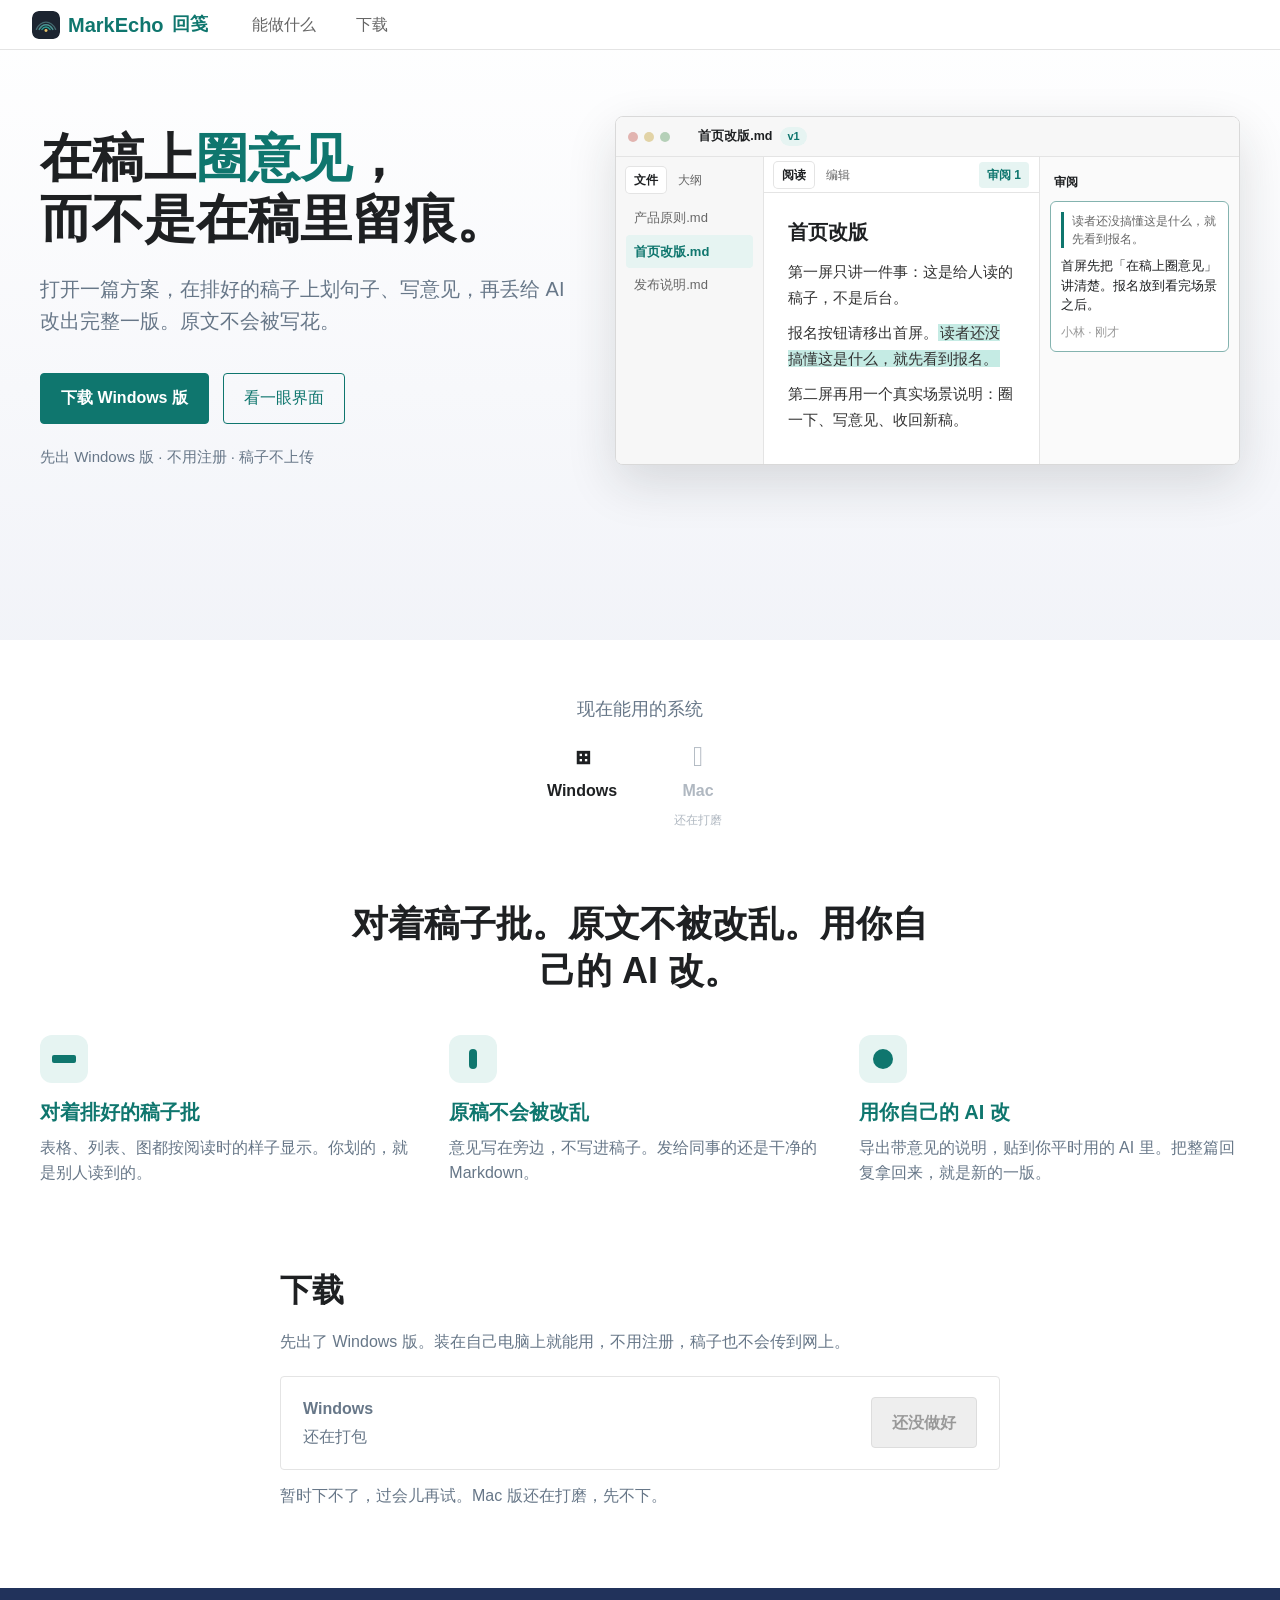
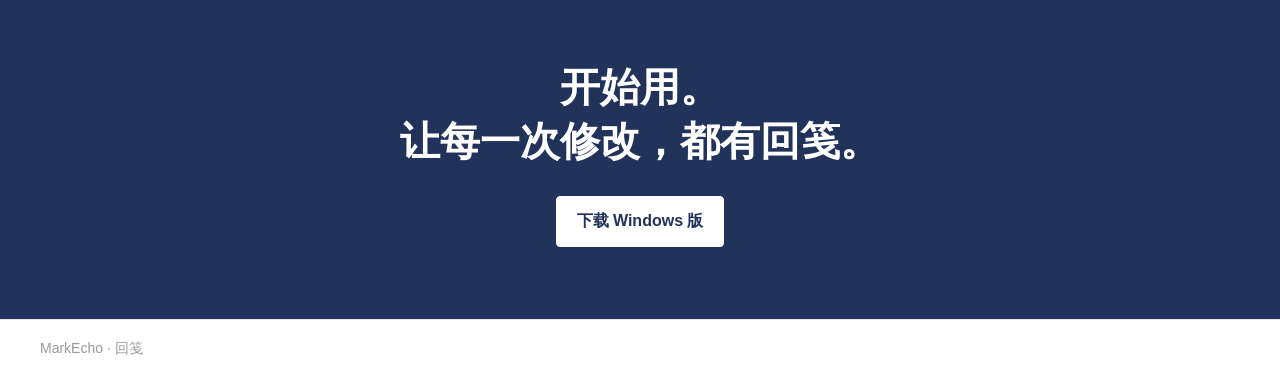
==== commit e46bbf92: "Restyle the site after Neat Reader: split hero, product frame, spoken copy." ====
--- a/index.html
+++ b/index.html
@@ -4,121 +4,151 @@
   <meta charset="UTF-8" />
   <meta name="viewport" content="width=device-width, initial-scale=1" />
   <title>MarkEcho · 回笺</title>
-  <meta name="description" content="在排版好的 Markdown 上圈选意见，交给外部 AI 改出新一版。原文始终干净。Windows 桌面应用。" />
+  <meta name="description" content="在稿上圈意见，丢给 AI 改出新一版。原文不会被写花。先出了 Windows 版。" />
   <meta property="og:title" content="MarkEcho · 回笺" />
   <meta property="og:description" content="让每一次修改，都有 MarkEcho。" />
-  <meta property="og:type" content="website" />
   <link rel="icon" href="markecho.svg" type="image/svg+xml" />
   <link rel="stylesheet" href="styles.css" />
 </head>
 <body>
-  <header class="top">
-    <a class="brand" href="./">
+  <header class="header">
+    <a class="logo" href="./">
       <img src="markecho.svg" width="28" height="28" alt="" />
-      <span class="brand-en">MarkEcho</span>
-      <span class="brand-zh">回笺</span>
+      <span class="logo-en">MarkEcho</span>
+      <span class="logo-zh">回笺</span>
     </a>
     <nav>
-      <a href="#product">界面</a>
+      <a href="#features">能做什么</a>
       <a href="#download">下载</a>
     </nav>
-    <a class="btn btn-accent top-cta" href="#download">下载 Windows 版</a>
   </header>
 
   <main>
     <section class="hero">
-      <p class="eyebrow">给 Markdown 用的审阅工具</p>
-      <h1>在稿上圈意见，<br />而不是在稿里留痕。</h1>
-      <p class="lede">打开一篇方案或说明，在排版稿上划出有问题的句子，写下你的意见，交给外部 AI 改出完整新稿。原文始终干干净净，批注不会嵌进去。</p>
-      <div class="hero-actions">
-        <a class="btn btn-accent" href="#download">下载 Windows 版</a>
-        <a class="btn btn-quiet" href="#product">看一眼界面</a>
-      </div>
-      <p class="hero-note">先提供 Windows · 文稿留在你的电脑上 · 不用注册</p>
-    </section>
-
-    <section id="product" class="product" aria-label="阅读与审阅界面示意">
-      <div class="window" role="img" aria-label="在排版稿上选中一句话，右侧写下批注">
-        <div class="titlebar">
-          <div class="traffic" aria-hidden="true"><i></i><i></i><i></i></div>
-          <div class="title-center">
-            <span class="fname">首页改版.md</span>
-            <span class="pill">v1</span>
+      <div class="wrap hero-grid">
+        <div class="hero-copy">
+          <h1>在稿上<span>圈意见</span>，<br />而不是在稿里留痕。</h1>
+          <p class="info">打开一篇方案，在排好的稿子上划句子、写意见，再丢给 AI 改出完整一版。原文不会被写花。</p>
+          <div class="btn-row">
+            <a class="btn btn-primary" href="#download">下载 Windows 版</a>
+            <a class="btn btn-ghost" href="#preview">看一眼界面</a>
           </div>
-          <span class="win-app">MarkEcho</span>
+          <p class="hero-note">先出 Windows 版 · 不用注册 · 稿子不上传</p>
         </div>
-        <div class="shell">
-          <aside class="col files">
-            <div class="tabs"><span class="on">文件</span><span>大纲</span></div>
-            <ul>
-              <li>产品原则.md</li>
-              <li class="current">首页改版.md</li>
-              <li>发布说明.md</li>
-            </ul>
-          </aside>
-          <section class="col reader">
-            <div class="docbar">
-              <span class="seg on">阅读</span>
-              <span class="seg">编辑</span>
-              <span class="seg review-on">审阅 1</span>
+        <div class="hero-visual" id="preview">
+          <div class="window" role="img" aria-label="在稿子上划了一句，右边写下批注">
+            <div class="titlebar">
+              <div class="traffic" aria-hidden="true"><i></i><i></i><i></i></div>
+              <div class="title-center">
+                <span class="fname">首页改版.md</span>
+                <span class="pill">v1</span>
+              </div>
             </div>
-            <article class="prose">
-              <h2>首页改版</h2>
-              <p>第一屏只讲一件事：这是给写作者看的排版稿，不是后台。</p>
-              <p>报名按钮请移出首屏。<mark>读者还没理解产品，就先看到报名。</mark></p>
-              <p>第二屏再用一个真实场景说明：圈选、批注、收回新稿。</p>
-            </article>
-          </section>
-          <aside class="col inspector">
-            <div class="insp-head">审阅</div>
-            <div class="card active">
-              <p class="quote">读者还没理解产品，就先看到报名。</p>
-              <p class="body">首屏先把「在稿上圈意见」讲清楚。报名放到看完场景之后。</p>
-              <p class="meta">小林 · 刚才</p>
+            <div class="shell">
+              <aside class="col files">
+                <div class="tabs"><span class="on">文件</span><span>大纲</span></div>
+                <ul>
+                  <li>产品原则.md</li>
+                  <li class="current">首页改版.md</li>
+                  <li>发布说明.md</li>
+                </ul>
+              </aside>
+              <section class="col reader">
+                <div class="docbar">
+                  <span class="seg on">阅读</span>
+                  <span class="seg">编辑</span>
+                  <span class="seg review-on">审阅 1</span>
+                </div>
+                <article class="prose">
+                  <h2>首页改版</h2>
+                  <p>第一屏只讲一件事：这是给人读的稿子，不是后台。</p>
+                  <p>报名按钮请移出首屏。<mark>读者还没搞懂这是什么，就先看到报名。</mark></p>
+                  <p>第二屏再用一个真实场景说明：圈一下、写意见、收回新稿。</p>
+                </article>
+              </section>
+              <aside class="col inspector">
+                <div class="insp-head">审阅</div>
+                <div class="card active">
+                  <p class="quote">读者还没搞懂这是什么，就先看到报名。</p>
+                  <p class="body">首屏先把「在稿上圈意见」讲清楚。报名放到看完场景之后。</p>
+                  <p class="meta">小林 · 刚才</p>
+                </div>
+              </aside>
             </div>
-            <p class="insp-hint">在正文里选中文字，再添加批注。</p>
-          </aside>
+          </div>
         </div>
       </div>
     </section>
 
-    <section class="principles">
-      <h2>用起来是这样</h2>
-      <ul>
-        <li>
-          <h3>对着排版稿批</h3>
-          <p>表格、列表、图片、示意图都按阅读样子呈现。你圈的是读者会看到的那一版。</p>
-        </li>
-        <li>
-          <h3>原文不被改乱</h3>
-          <p>意见记在旁边，不写进稿件。发给同事的仍然是干净 Markdown。</p>
-        </li>
-        <li>
-          <h3>用你自己的 AI 改</h3>
-          <p>导出一份带批注的任务，贴到你常用的模型里。把完整回复拿回来，就是新的一版。</p>
-        </li>
-      </ul>
+    <section class="platforms">
+      <div class="wrap">
+        <p class="avail">现在能用的系统</p>
+        <div class="plat-list">
+          <div class="plat on">
+            <span class="plat-icon" aria-hidden="true">⊞</span>
+            <span>Windows</span>
+          </div>
+          <div class="plat off" title="还在打磨">
+            <span class="plat-icon" aria-hidden="true"></span>
+            <span>Mac</span>
+            <em>还在打磨</em>
+          </div>
+        </div>
+      </div>
     </section>
 
-    <section id="download" class="download">
-      <div class="dl-copy">
-        <h2>下载到电脑里用</h2>
-        <p>现在开放 Windows 版。打开的是你磁盘上的文件，不用登录，文稿也不会被上传。</p>
+    <section class="features" id="features">
+      <div class="wrap">
+        <h2>对着稿子批。原文不被改乱。用你自己的 AI 改。</h2>
+        <div class="feat-grid">
+          <article>
+            <div class="feat-icon i1" aria-hidden="true"></div>
+            <h3>对着排好的稿子批</h3>
+            <p>表格、列表、图都按阅读时的样子显示。你划的，就是别人读到的。</p>
+          </article>
+          <article>
+            <div class="feat-icon i2" aria-hidden="true"></div>
+            <h3>原稿不会被改乱</h3>
+            <p>意见写在旁边，不写进稿子。发给同事的还是干净的 Markdown。</p>
+          </article>
+          <article>
+            <div class="feat-icon i3" aria-hidden="true"></div>
+            <h3>用你自己的 AI 改</h3>
+            <p>导出带意见的说明，贴到你平时用的 AI 里。把整篇回复拿回来，就是新的一版。</p>
+          </article>
+        </div>
       </div>
-      <div class="dl-box" data-os="windows">
+    </section>
+
+    <section class="download" id="download">
+      <div class="wrap dl-inner">
         <div>
-          <p class="os">Windows</p>
-          <p class="asset-name" data-role="name">安装包准备中</p>
+          <h2>下载</h2>
+          <p>先出了 Windows 版。装在自己电脑上就能用，不用注册，稿子也不会传到网上。</p>
         </div>
-        <a class="btn btn-accent" data-role="btn" aria-disabled="true">即将发布</a>
+        <div class="dl-box" data-os="windows">
+          <div>
+            <p class="os">Windows</p>
+            <p class="asset-name" data-role="name">还在打包</p>
+          </div>
+          <a class="btn btn-primary" data-role="btn" aria-disabled="true">还没做好</a>
+        </div>
+        <p class="fine" id="release-meta">有更新会直接出现在上面。Mac 版还在打磨，先不下。</p>
       </div>
-      <p class="fine" id="release-meta">有新版本时，这里会直接提供下载。macOS 还在验证，暂时不提供。</p>
+    </section>
+
+    <section class="cta">
+      <div class="wrap">
+        <h2>开始用。<br />让每一次修改，都有回笺。</h2>
+        <a class="btn btn-on-dark" href="#download">下载 Windows 版</a>
+      </div>
     </section>
   </main>
 
-  <footer>
-    <p><strong>MarkEcho · 回笺</strong></p>
-    <p class="foot-sub">让每一次修改，都有 MarkEcho。</p>
+  <footer class="footer">
+    <div class="wrap foot">
+      <span>MarkEcho · 回笺</span>
+    </div>
   </footer>
   <script src="site.js"></script>
 </body>
--- a/styles.css
+++ b/styles.css
@@ -1,339 +1,325 @@
 
 :root {
-  --text: #1a1a1a;
-  --text-secondary: #5c5c5c;
-  --text-tertiary: #8a8a8a;
-  --surface: #ffffff;
-  --bg: #f3f3f3;
-  --sidebar: #f7f7f7;
-  --inspector: #fafafa;
-  --line: rgba(0, 0, 0, 0.08);
-  --line-strong: rgba(0, 0, 0, 0.14);
-  --accent: #0f766e;
-  --accent-hover: #0d9488;
-  --accent-fg: #ffffff;
+  --brand: #0f766e;
+  --brand-hover: #0d9488;
+  --brand-soft: #e6f4f2;
+  --text: #1e2022;
+  --muted: #677788;
+  --line: #e4e4e4;
+  --bg: #fff;
+  --wash: #e7eaf3;
   --mark: #c5ebe4;
-  --gold: #e8c36a;
-  --danger: #c42b1c;
-  --shadow: 0 16px 40px rgba(26, 26, 26, 0.12);
-  --font-ui: "Segoe UI Variable", "Segoe UI", "PingFang SC", "Microsoft YaHei", sans-serif;
-  --font-prose: Georgia, "Iowan Old Style", "Songti SC", "SimSun", serif;
+  --ui: "Segoe UI", "PingFang SC", "Microsoft YaHei", sans-serif;
 }
 
 * { box-sizing: border-box; }
 html { scroll-behavior: smooth; }
 body {
   margin: 0;
+  font-family: var(--ui);
   color: var(--text);
   background: var(--bg);
-  font-family: var(--font-ui);
-  line-height: 1.55;
-  text-rendering: optimizeLegibility;
-}
-
-.top {
-  position: sticky;
-  top: 0;
-  z-index: 10;
+  line-height: 1.5;
+}
+a { color: inherit; }
+.wrap { width: min(1200px, calc(100% - 48px)); margin: 0 auto; }
+
+.header {
+  position: fixed;
+  inset: 0 0 auto;
+  z-index: 20;
+  height: 50px;
   display: flex;
   align-items: center;
   gap: 28px;
-  height: 56px;
-  padding: 0 28px;
-  background: color-mix(in srgb, var(--surface) 88%, transparent);
+  padding: 0 32px;
+  background: #fff;
   border-bottom: 1px solid var(--line);
-  backdrop-filter: blur(16px);
-}
-.brand {
+}
+.logo {
   display: flex;
   align-items: center;
   gap: 8px;
-  color: var(--text);
   text-decoration: none;
-  font-weight: 650;
-  letter-spacing: 0.01em;
-}
-.brand img { border-radius: 7px; }
-.brand-zh {
-  font-family: var(--font-prose);
-  font-weight: 500;
-  color: var(--accent);
-}
-nav { display: flex; gap: 18px; margin-right: auto; }
+  font-size: 20px;
+  font-weight: 700;
+  color: var(--brand);
+}
+.logo img { border-radius: 6px; }
+.logo-zh { font-weight: 600; font-size: 18px; }
+nav { display: flex; gap: 8px; }
 nav a {
-  color: var(--text-secondary);
+  padding: 0 16px;
+  line-height: 50px;
   text-decoration: none;
-  font-size: 14px;
-}
-nav a:hover { color: var(--text); }
-.top-cta { margin-left: auto; }
-
+  color: #666;
+  font-size: 16px;
+}
+nav a:hover { color: var(--brand); }
+
+.hero {
+  padding: 80px 0 0;
+  background-image: linear-gradient(to bottom, rgba(255,255,255,0) 0, rgba(231,234,243,.55) 100%);
+  overflow: hidden;
+}
+.hero-grid {
+  display: grid;
+  grid-template-columns: minmax(280px, 1fr) minmax(0, 1.15fr);
+  gap: 32px;
+  align-items: start;
+  min-height: 560px;
+}
+.hero-copy { padding: 48px 0 80px; }
+.hero-copy h1 {
+  margin: 0;
+  font-size: clamp(32px, 4.4vw, 52px);
+  font-weight: 700;
+  line-height: 1.18;
+  color: #1e2022;
+}
+.hero-copy h1 span { color: var(--brand); }
+.info {
+  margin: 22px 0 0;
+  max-width: 36em;
+  font-size: 20px;
+  line-height: 32px;
+  font-weight: 400;
+  color: var(--muted);
+}
+.btn-row { display: flex; gap: 14px; margin-top: 36px; flex-wrap: wrap; }
 .btn {
   display: inline-flex;
   align-items: center;
   justify-content: center;
-  height: 36px;
-  padding: 0 16px;
-  border-radius: 6px;
+  height: 51px;
+  padding: 0 20px;
+  border-radius: 4px;
   text-decoration: none;
-  font-weight: 600;
-  font-size: 13.5px;
-  border: 1px solid transparent;
-}
-.btn-accent { background: var(--accent); color: var(--accent-fg); }
-.btn-accent:hover { background: var(--accent-hover); }
-.btn-quiet {
-  background: var(--surface);
-  border-color: var(--line-strong);
-  color: var(--text);
-}
-.btn-quiet:hover { border-color: var(--accent); color: var(--accent); }
+  font-size: 16px;
+  border: 1px solid var(--brand);
+  transition: transform .2s ease, box-shadow .2s ease, background .2s ease;
+}
+.btn-primary { background: var(--brand); color: #fff; font-weight: 700; }
+.btn-ghost { background: transparent; color: var(--brand); }
+.btn:hover {
+  transform: translateY(-3px);
+  box-shadow: 0 4px 11px rgba(15, 118, 110, .28);
+}
 .btn[aria-disabled="true"] {
   pointer-events: none;
-  background: #e6e6e6;
-  color: var(--text-tertiary);
-}
-
-main { padding-bottom: 72px; }
-
-.hero {
-  max-width: 760px;
-  margin: 0 auto;
-  padding: 72px 28px 36px;
-}
-.eyebrow {
-  margin: 0 0 14px;
-  color: var(--accent);
-  font-size: 12px;
-  font-weight: 650;
-  letter-spacing: 0.16em;
-}
-h1, .principles h2, .download h2 {
-  font-family: var(--font-prose);
-  font-weight: 500;
-  letter-spacing: -0.02em;
-}
-h1 {
-  margin: 0 0 18px;
-  font-size: clamp(2.2rem, 5vw, 3.35rem);
-  line-height: 1.22;
-}
-.lede {
-  margin: 0;
-  max-width: 38em;
-  color: var(--text-secondary);
-  font-size: 1.12rem;
-}
-.lede code, .principles code {
-  font-size: 0.88em;
-  color: var(--accent);
-}
-.hero-actions { display: flex; gap: 10px; margin-top: 28px; flex-wrap: wrap; }
-.hero-actions .btn { height: 42px; padding: 0 18px; }
-.hero-note {
-  margin: 16px 0 0;
-  color: var(--text-tertiary);
-  font-size: 13px;
-}
-
-.product { padding: 12px 20px 64px; }
+  background: #eee;
+  border-color: #ddd;
+  color: #999;
+  box-shadow: none;
+  transform: none;
+  font-weight: 600;
+}
+.hero-note { margin: 22px 0 0; color: var(--muted); font-size: 15px; }
+
+.hero-visual { position: relative; padding-top: 24px; }
 .window {
-  max-width: 1080px;
-  margin: 0 auto;
-  background: var(--surface);
-  border: 1px solid var(--line-strong);
-  border-radius: 10px;
-  box-shadow: var(--shadow);
+  background: #fff;
+  border: 1px solid #d9d9d9;
+  border-radius: 8px;
+  box-shadow: 0 18px 50px rgba(30,32,34,.14);
   overflow: hidden;
+  transform: translateY(12px);
 }
 .titlebar {
-  display: grid;
-  grid-template-columns: 1fr auto 1fr;
-  align-items: center;
-  height: 44px;
+  display: flex;
+  align-items: center;
+  height: 40px;
   padding: 0 12px;
   border-bottom: 1px solid var(--line);
-  background: color-mix(in srgb, var(--surface) 86%, var(--bg));
+  background: #f7f7f7;
   font-size: 12.5px;
 }
-.traffic { display: flex; gap: 6px; }
-.traffic i {
-  width: 10px; height: 10px; border-radius: 50%;
-  background: #d9d9d9;
-}
+.traffic { display: flex; gap: 6px; width: 70px; }
+.traffic i { width: 10px; height: 10px; border-radius: 50%; background: #d9d9d9; }
 .traffic i:nth-child(1) { background: #e2b4b0; }
 .traffic i:nth-child(2) { background: #e2d3a6; }
 .traffic i:nth-child(3) { background: #b5d0b8; }
 .title-center { display: flex; align-items: center; gap: 8px; }
 .fname { font-weight: 600; }
 .pill {
-  background: color-mix(in srgb, var(--accent) 14%, var(--bg));
-  color: var(--accent);
+  background: var(--brand-soft);
+  color: var(--brand);
   font-size: 11px;
-  font-weight: 650;
+  font-weight: 700;
   padding: 1px 7px;
   border-radius: 999px;
 }
-.win-app { text-align: right; color: var(--text-tertiary); font-size: 12px; }
-
 .shell {
   display: grid;
-  grid-template-columns: 180px minmax(0, 1fr) 240px;
-  min-height: 340px;
-}
-.col { min-width: 0; }
-.files {
-  background: var(--sidebar);
-  border-right: 1px solid var(--line);
-  padding: 10px;
-}
-.tabs { display: flex; gap: 6px; margin-bottom: 10px; }
+  grid-template-columns: 148px minmax(0, 1fr) 200px;
+  min-height: 300px;
+  background: #f3f3f3;
+}
+.files { background: #f7f7f7; border-right: 1px solid var(--line); padding: 10px; }
+.tabs { display: flex; gap: 4px; margin-bottom: 8px; }
 .tabs span, .seg {
   font-size: 12px;
-  color: var(--text-secondary);
+  color: #666;
   padding: 4px 8px;
-  border-radius: 6px;
+  border-radius: 4px;
 }
 .tabs .on, .seg.on {
-  background: var(--surface);
+  background: #fff;
   color: var(--text);
   font-weight: 600;
   box-shadow: 0 0 0 1px var(--line);
 }
 .files ul { list-style: none; margin: 0; padding: 0; font-size: 13px; }
-.files li { padding: 7px 8px; border-radius: 6px; color: var(--text-secondary); }
-.files .current {
-  background: color-mix(in srgb, var(--accent) 10%, var(--surface));
-  color: var(--accent);
-  font-weight: 650;
-}
-
-.reader { background: var(--surface); }
+.files li { padding: 7px 8px; border-radius: 4px; color: #666; }
+.files .current { background: var(--brand-soft); color: var(--brand); font-weight: 700; }
+.reader { background: #fff; }
 .docbar {
   display: flex;
   gap: 4px;
   align-items: center;
-  height: 40px;
-  padding: 0 12px;
+  height: 36px;
+  padding: 0 10px;
   border-bottom: 1px solid var(--line);
 }
 .review-on {
   margin-left: auto;
-  background: color-mix(in srgb, var(--accent) 12%, var(--bg));
-  color: var(--accent);
-  font-weight: 650;
-}
-.prose {
-  padding: 28px 36px 36px;
-  font-family: var(--font-prose);
-  font-size: 17px;
-  line-height: 1.7;
-}
-.prose h2 { font-size: 22px; font-weight: 600; margin: 0 0 14px; }
-.prose p { margin: 0 0 12px; }
-.prose mark {
-  background: var(--mark);
-  color: inherit;
-  padding: 0 3px;
-  border-radius: 2px;
-  box-decoration-break: clone;
-}
-
-.inspector {
-  background: var(--inspector);
-  border-left: 1px solid var(--line);
+  background: var(--brand-soft);
+  color: var(--brand);
+  font-weight: 700;
+}
+.prose { padding: 22px 24px; font-size: 15px; line-height: 1.7; }
+.prose h2 { font-size: 20px; margin: 0 0 10px; }
+.prose p { margin: 0 0 10px; color: #333; }
+.prose mark { background: var(--mark); color: inherit; padding: 0 2px; }
+.inspector { background: #fafafa; border-left: 1px solid var(--line); padding: 10px; }
+.insp-head { font-size: 12px; font-weight: 700; padding: 6px 4px 10px; }
+.card {
+  background: #fff;
+  border: 1px solid var(--line);
+  border-radius: 6px;
   padding: 10px;
 }
-.insp-head {
-  font-size: 12px;
-  font-weight: 650;
-  padding: 8px 6px 12px;
-}
-.card {
-  background: var(--surface);
-  border: 1px solid var(--line-strong);
-  border-radius: 8px;
-  padding: 12px;
-}
-.card.active {
-  border-color: color-mix(in srgb, var(--accent) 45%, var(--line));
-  box-shadow: 0 0 0 1px color-mix(in srgb, var(--accent) 18%, transparent);
-}
+.card.active { border-color: color-mix(in srgb, var(--brand) 45%, var(--line)); }
 .quote {
   margin: 0 0 8px;
-  color: var(--text-secondary);
-  font-size: 12.5px;
-  border-left: 3px solid var(--accent);
+  color: #666;
+  font-size: 12px;
+  border-left: 3px solid var(--brand);
   padding-left: 8px;
 }
-.body { margin: 0 0 10px; font-size: 13px; }
-.meta, .insp-hint, .fine, .foot-sub {
-  color: var(--text-tertiary);
-  font-size: 12px;
-}
-.insp-hint { margin: 14px 6px 0; }
-
-.principles {
-  max-width: 1080px;
-  margin: 0 auto;
-  padding: 8px 28px 64px;
-}
-.principles h2 { font-size: 1.7rem; margin: 0 0 22px; }
-.principles ul {
-  list-style: none;
-  margin: 0;
-  padding: 0;
+.body { margin: 0 0 8px; font-size: 13px; }
+.meta { margin: 0; color: #999; font-size: 12px; }
+
+.platforms { padding: 56px 0 24px; text-align: center; }
+.avail { margin: 0 0 20px; color: var(--muted); font-size: 18px; }
+.plat-list { display: flex; justify-content: center; gap: 28px; }
+.plat {
+  display: flex;
+  flex-direction: column;
+  align-items: center;
+  gap: 8px;
+  min-width: 88px;
+  color: var(--text);
+  font-weight: 600;
+}
+.plat-icon { font-size: 28px; line-height: 1; }
+.plat.off { color: #b0b8c1; }
+.plat em { font-style: normal; font-size: 12px; font-weight: 400; }
+
+.features { padding: 48px 0 80px; }
+.features h2 {
+  margin: 0 0 40px;
+  text-align: center;
+  font-size: clamp(26px, 3vw, 36px);
+  font-weight: 700;
+  line-height: 1.3;
+  max-width: 16em;
+  margin-left: auto;
+  margin-right: auto;
+}
+.feat-grid {
   display: grid;
   grid-template-columns: repeat(3, 1fr);
-  gap: 18px;
-}
-.principles li {
-  background: var(--surface);
-  border: 1px solid var(--line);
-  border-radius: 8px;
-  padding: 20px 20px 22px;
-}
-.principles h3 { margin: 0 0 8px; font-size: 15px; }
-.principles p { margin: 0; color: var(--text-secondary); font-size: 14px; }
-
-.download {
-  max-width: 720px;
-  margin: 0 auto;
-  padding: 0 28px;
-}
-.dl-copy h2 { font-size: 1.7rem; margin: 0 0 10px; }
-.dl-copy p { margin: 0 0 22px; color: var(--text-secondary); }
+  gap: 28px;
+}
+.feat-grid article { text-align: left; }
+.feat-icon {
+  width: 48px;
+  height: 48px;
+  border-radius: 12px;
+  margin-bottom: 14px;
+  background: var(--brand-soft);
+  position: relative;
+}
+.feat-icon:after {
+  content: "";
+  position: absolute;
+  inset: 14px;
+  border-radius: 4px;
+  background: var(--brand);
+}
+.i1:after { border-radius: 2px; height: 8px; inset: 20px 12px; }
+.i2:after { width: 8px; left: 20px; right: auto; }
+.i3:after { border-radius: 50%; }
+.feat-grid h3 { margin: 0 0 8px; font-size: 20px; color: var(--brand); }
+.feat-grid p { margin: 0; color: var(--muted); font-size: 16px; line-height: 1.6; }
+
+.download { padding: 0 0 80px; }
+.dl-inner { max-width: 720px; }
+.download h2 { font-size: 32px; margin: 0 0 10px; }
+.download p { color: var(--muted); font-size: 16px; }
 .dl-box {
   display: flex;
   align-items: center;
   justify-content: space-between;
   gap: 16px;
+  margin-top: 22px;
   padding: 20px 22px;
-  background: var(--surface);
-  border: 1px solid var(--line-strong);
-  border-radius: 8px;
-}
-.os { margin: 0; font-weight: 650; }
-.asset-name { margin: 4px 0 0; color: var(--text-tertiary); font-size: 13px; }
-.fine { margin: 14px 0 0; }
-
-footer {
+  border: 1px solid var(--line);
+  border-radius: 4px;
+  background: #fff;
+}
+.os { margin: 0; font-weight: 700; }
+.asset-name { margin: 4px 0 0; color: #999; font-size: 14px; }
+.fine { margin: 14px 0 0; color: #999; font-size: 14px; }
+
+.cta {
+  background: #21325b;
+  color: #fff;
+  padding: 72px 0;
+  text-align: center;
+}
+.cta h2 {
+  margin: 0 0 28px;
+  font-size: clamp(28px, 4vw, 40px);
+  font-weight: 700;
+  line-height: 1.35;
+}
+.btn-on-dark {
+  background: #fff;
+  color: #21325b;
+  border-color: #fff;
+  font-weight: 700;
+}
+.btn-on-dark:hover { box-shadow: 0 4px 11px rgba(0,0,0,.25); }
+
+.footer {
   border-top: 1px solid var(--line);
-  padding: 28px;
-  text-align: center;
-}
-footer p { margin: 0; }
-.foot-sub { margin-top: 6px; }
-
-@media (max-width: 900px) {
+  padding: 18px 0;
+  color: #999;
+  font-size: 14px;
+}
+.foot { display: flex; }
+
+@media (max-width: 960px) {
+  .hero-grid { grid-template-columns: 1fr; min-height: 0; }
+  .hero-copy { padding-bottom: 24px; }
   .shell { grid-template-columns: 1fr; }
   .files, .inspector { display: none; }
-  .principles ul { grid-template-columns: 1fr; }
-  .top-cta { display: none; }
+  .feat-grid { grid-template-columns: 1fr; }
 }
 @media (max-width: 640px) {
-  .hero { padding-top: 40px; }
   nav { display: none; }
-  .prose { padding: 20px; font-size: 16px; }
+  .header { padding: 0 16px; }
   .dl-box { flex-direction: column; align-items: flex-start; }
 }
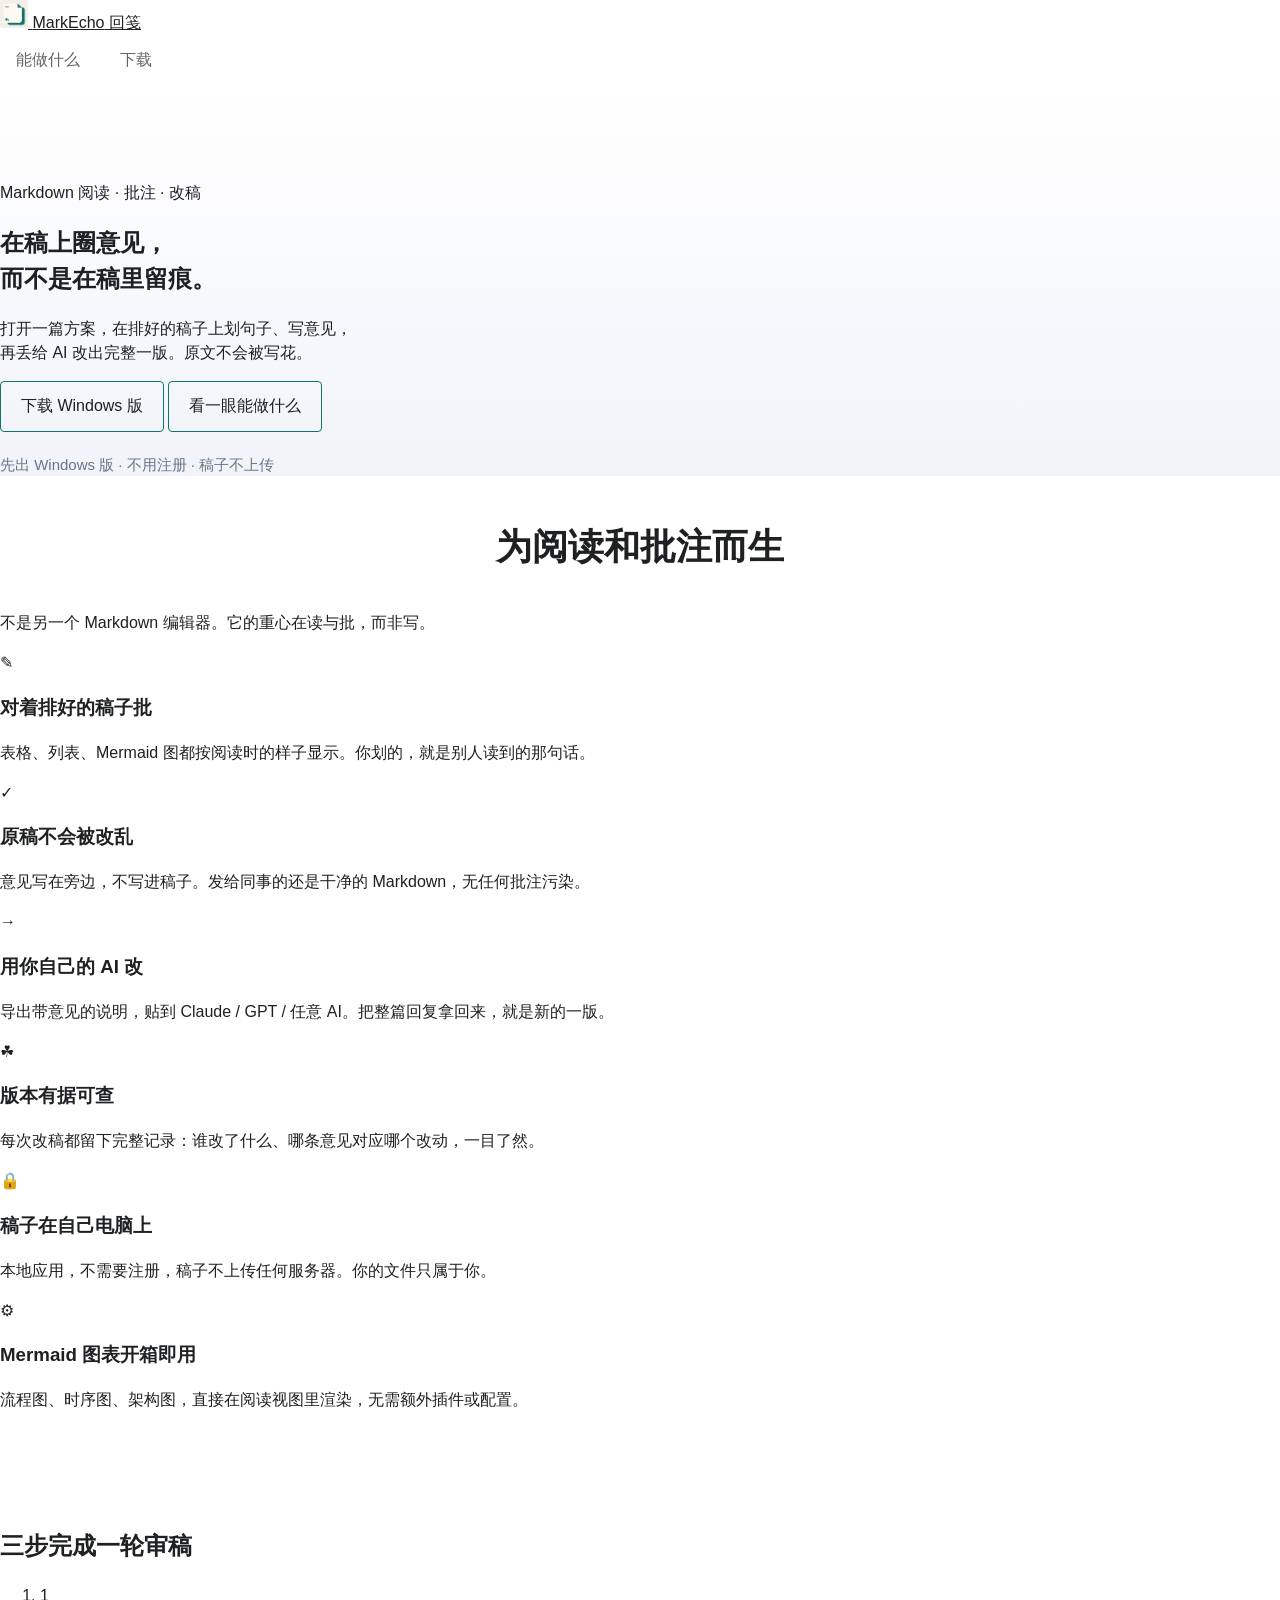
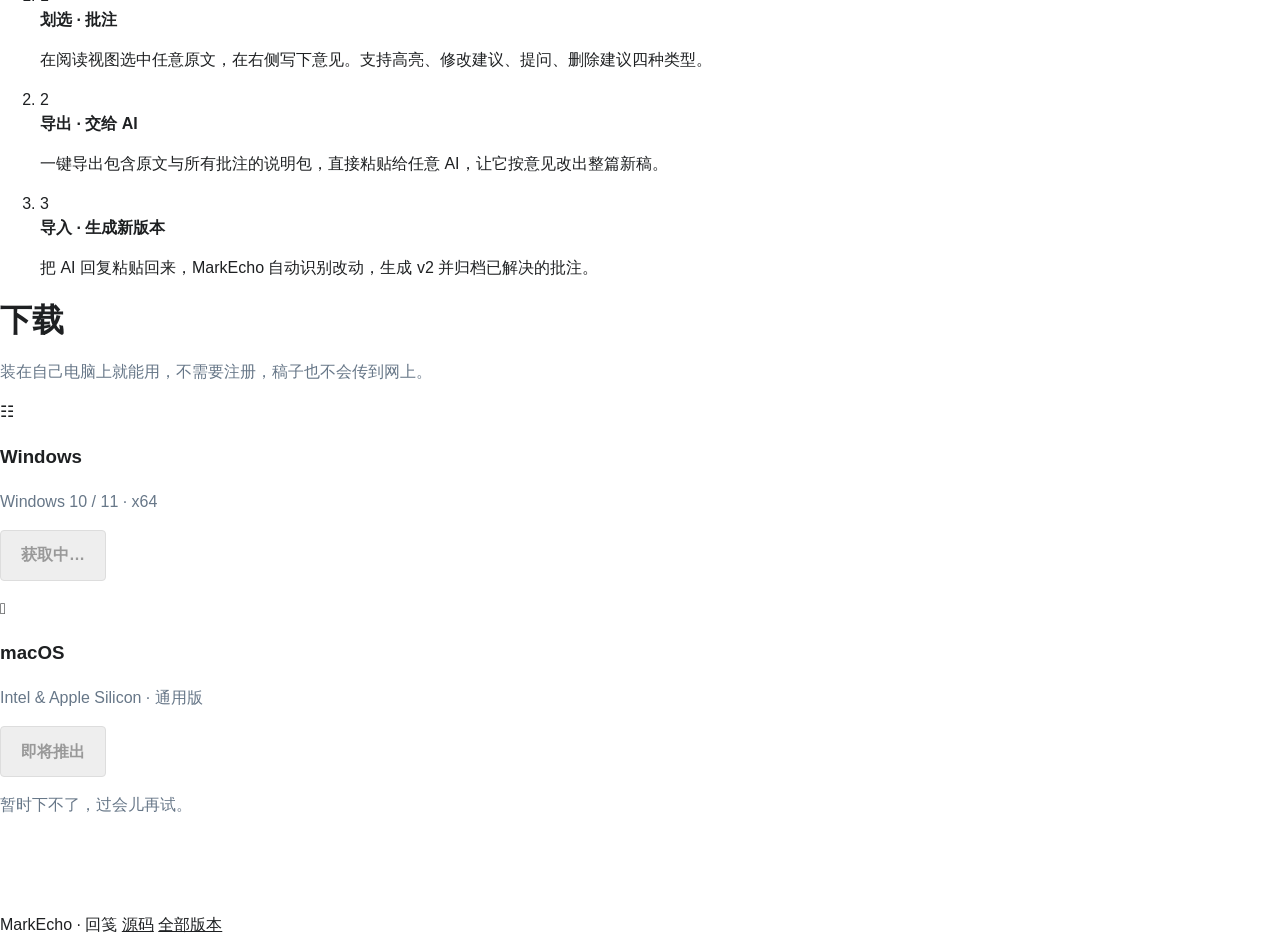
==== commit 8b334d84: "redesign: overhaul website with MarkEcho design system" ====
--- a/index.html
+++ b/index.html
@@ -1,155 +1,158 @@
-<!DOCTYPE html>
-<html lang="zh-CN">
-<head>
-  <meta charset="UTF-8" />
-  <meta name="viewport" content="width=device-width, initial-scale=1" />
-  <title>MarkEcho · 回笺</title>
-  <meta name="description" content="在稿上圈意见，丢给 AI 改出新一版。原文不会被写花。先出了 Windows 版。" />
-  <meta property="og:title" content="MarkEcho · 回笺" />
-  <meta property="og:description" content="让每一次修改，都有 MarkEcho。" />
-  <link rel="icon" href="markecho.svg" type="image/svg+xml" />
-  <link rel="stylesheet" href="styles.css" />
-</head>
-<body>
-  <header class="header">
-    <a class="logo" href="./">
-      <img src="markecho.svg" width="28" height="28" alt="" />
-      <span class="logo-en">MarkEcho</span>
-      <span class="logo-zh">回笺</span>
-    </a>
-    <nav>
-      <a href="#features">能做什么</a>
-      <a href="#download">下载</a>
-    </nav>
-  </header>
-
-  <main>
-    <section class="hero">
-      <div class="wrap hero-grid">
-        <div class="hero-copy">
-          <h1>在稿上<span>圈意见</span>，<br />而不是在稿里留痕。</h1>
-          <p class="info">打开一篇方案，在排好的稿子上划句子、写意见，再丢给 AI 改出完整一版。原文不会被写花。</p>
-          <div class="btn-row">
-            <a class="btn btn-primary" href="#download">下载 Windows 版</a>
-            <a class="btn btn-ghost" href="#preview">看一眼界面</a>
-          </div>
-          <p class="hero-note">先出 Windows 版 · 不用注册 · 稿子不上传</p>
-        </div>
-        <div class="hero-visual" id="preview">
-          <div class="window" role="img" aria-label="在稿子上划了一句，右边写下批注">
-            <div class="titlebar">
-              <div class="traffic" aria-hidden="true"><i></i><i></i><i></i></div>
-              <div class="title-center">
-                <span class="fname">首页改版.md</span>
-                <span class="pill">v1</span>
-              </div>
-            </div>
-            <div class="shell">
-              <aside class="col files">
-                <div class="tabs"><span class="on">文件</span><span>大纲</span></div>
-                <ul>
-                  <li>产品原则.md</li>
-                  <li class="current">首页改版.md</li>
-                  <li>发布说明.md</li>
-                </ul>
-              </aside>
-              <section class="col reader">
-                <div class="docbar">
-                  <span class="seg on">阅读</span>
-                  <span class="seg">编辑</span>
-                  <span class="seg review-on">审阅 1</span>
-                </div>
-                <article class="prose">
-                  <h2>首页改版</h2>
-                  <p>第一屏只讲一件事：这是给人读的稿子，不是后台。</p>
-                  <p>报名按钮请移出首屏。<mark>读者还没搞懂这是什么，就先看到报名。</mark></p>
-                  <p>第二屏再用一个真实场景说明：圈一下、写意见、收回新稿。</p>
-                </article>
-              </section>
-              <aside class="col inspector">
-                <div class="insp-head">审阅</div>
-                <div class="card active">
-                  <p class="quote">读者还没搞懂这是什么，就先看到报名。</p>
-                  <p class="body">首屏先把「在稿上圈意见」讲清楚。报名放到看完场景之后。</p>
-                  <p class="meta">小林 · 刚才</p>
-                </div>
-              </aside>
-            </div>
-          </div>
-        </div>
-      </div>
-    </section>
-
-    <section class="platforms">
-      <div class="wrap">
-        <p class="avail">现在能用的系统</p>
-        <div class="plat-list">
-          <div class="plat on">
-            <span class="plat-icon" aria-hidden="true">⊞</span>
-            <span>Windows</span>
-          </div>
-          <div class="plat off" title="还在打磨">
-            <span class="plat-icon" aria-hidden="true"></span>
-            <span>Mac</span>
-            <em>还在打磨</em>
-          </div>
-        </div>
-      </div>
-    </section>
-
-    <section class="features" id="features">
-      <div class="wrap">
-        <h2>对着稿子批。原文不被改乱。用你自己的 AI 改。</h2>
-        <div class="feat-grid">
-          <article>
-            <div class="feat-icon i1" aria-hidden="true"></div>
-            <h3>对着排好的稿子批</h3>
-            <p>表格、列表、图都按阅读时的样子显示。你划的，就是别人读到的。</p>
-          </article>
-          <article>
-            <div class="feat-icon i2" aria-hidden="true"></div>
-            <h3>原稿不会被改乱</h3>
-            <p>意见写在旁边，不写进稿子。发给同事的还是干净的 Markdown。</p>
-          </article>
-          <article>
-            <div class="feat-icon i3" aria-hidden="true"></div>
-            <h3>用你自己的 AI 改</h3>
-            <p>导出带意见的说明，贴到你平时用的 AI 里。把整篇回复拿回来，就是新的一版。</p>
-          </article>
-        </div>
-      </div>
-    </section>
-
-    <section class="download" id="download">
-      <div class="wrap dl-inner">
-        <div>
-          <h2>下载</h2>
-          <p>先出了 Windows 版。装在自己电脑上就能用，不用注册，稿子也不会传到网上。</p>
-        </div>
-        <div class="dl-box" data-os="windows">
-          <div>
-            <p class="os">Windows</p>
-            <p class="asset-name" data-role="name">还在打包</p>
-          </div>
-          <a class="btn btn-primary" data-role="btn" aria-disabled="true">还没做好</a>
-        </div>
-        <p class="fine" id="release-meta">有更新会直接出现在上面。Mac 版还在打磨，先不下。</p>
-      </div>
-    </section>
-
-    <section class="cta">
-      <div class="wrap">
-        <h2>开始用。<br />让每一次修改，都有回笺。</h2>
-        <a class="btn btn-on-dark" href="#download">下载 Windows 版</a>
-      </div>
-    </section>
-  </main>
-
-  <footer class="footer">
-    <div class="wrap foot">
-      <span>MarkEcho · 回笺</span>
-    </div>
-  </footer>
-  <script src="site.js"></script>
-</body>
-</html>
+<!doctype html>
+<html lang="zh-Hans">
+<head>
+  <meta charset="utf-8" />
+  <meta name="viewport" content="width=device-width, initial-scale=1" />
+  <title>MarkEcho · 回笺</title>
+  <meta name="description" content="在稿上圈意见，而不是在稿里留痕。Markdown 阅读、批注与改稿工具。" />
+  <meta property="og:title" content="MarkEcho · 回笺" />
+  <meta property="og:description" content="在稿上圈意见，而不是在稿里留痕。" />
+  <meta property="og:type" content="website" />
+  <link rel="icon" type="image/png" sizes="32x32" href="favicon.png" />
+  <link rel="stylesheet" href="styles.css" />
+</head>
+<body>
+
+<!-- ── 顶栏 ── -->
+<header class="site-header">
+  <div class="container header-inner">
+    <a class="brand" href="/">
+      <img src="markecho.png" alt="MarkEcho 图标" width="28" height="28" />
+      <span class="brand-name">MarkEcho</span>
+      <span class="brand-sub">回笺</span>
+    </a>
+    <nav class="site-nav">
+      <a href="#features">能做什么</a>
+      <a href="#download" class="nav-cta">下载</a>
+    </nav>
+  </div>
+</header>
+
+<!-- ── 英雄区 ── -->
+<section class="hero">
+  <div class="container hero-inner">
+    <p class="hero-eyebrow">Markdown 阅读 · 批注 · 改稿</p>
+    <h1 class="hero-title">
+      在稿上圈意见，<br />而不是在稿里留痕。
+    </h1>
+    <p class="hero-body">
+      打开一篇方案，在排好的稿子上划句子、写意见，<br class="br-md" />
+      再丢给 AI 改出完整一版。原文不会被写花。
+    </p>
+    <div class="hero-actions">
+      <a href="#download" class="btn btn-accent">下载 Windows 版</a>
+      <a href="#features" class="btn btn-outline">看一眼能做什么</a>
+    </div>
+    <p class="hero-note">先出 Windows 版 · 不用注册 · 稿子不上传</p>
+  </div>
+</section>
+
+<!-- ── 特性 ── -->
+<section class="features" id="features">
+  <div class="container">
+    <h2 class="section-title">为阅读和批注而生</h2>
+    <p class="section-sub">不是另一个 Markdown 编辑器。它的重心在读与批，而非写。</p>
+    <div class="feature-grid">
+      <div class="feature-card">
+        <div class="feature-icon">&#9998;</div>
+        <h3>对着排好的稿子批</h3>
+        <p>表格、列表、Mermaid 图都按阅读时的样子显示。你划的，就是别人读到的那句话。</p>
+      </div>
+      <div class="feature-card">
+        <div class="feature-icon">&#10003;</div>
+        <h3>原稿不会被改乱</h3>
+        <p>意见写在旁边，不写进稿子。发给同事的还是干净的 Markdown，无任何批注污染。</p>
+      </div>
+      <div class="feature-card">
+        <div class="feature-icon">&#8594;</div>
+        <h3>用你自己的 AI 改</h3>
+        <p>导出带意见的说明，贴到 Claude / GPT / 任意 AI。把整篇回复拿回来，就是新的一版。</p>
+      </div>
+      <div class="feature-card">
+        <div class="feature-icon">&#9752;</div>
+        <h3>版本有据可查</h3>
+        <p>每次改稿都留下完整记录：谁改了什么、哪条意见对应哪个改动，一目了然。</p>
+      </div>
+      <div class="feature-card">
+        <div class="feature-icon">&#128274;</div>
+        <h3>稿子在自己电脑上</h3>
+        <p>本地应用，不需要注册，稿子不上传任何服务器。你的文件只属于你。</p>
+      </div>
+      <div class="feature-card">
+        <div class="feature-icon">&#9881;</div>
+        <h3>Mermaid 图表开箱即用</h3>
+        <p>流程图、时序图、架构图，直接在阅读视图里渲染，无需额外插件或配置。</p>
+      </div>
+    </div>
+  </div>
+</section>
+
+<!-- ── 工作流程 ── -->
+<section class="workflow">
+  <div class="container">
+    <h2 class="section-title">三步完成一轮审稿</h2>
+    <ol class="workflow-steps">
+      <li class="step">
+        <span class="step-num">1</span>
+        <div>
+          <strong>划选 · 批注</strong>
+          <p>在阅读视图选中任意原文，在右侧写下意见。支持高亮、修改建议、提问、删除建议四种类型。</p>
+        </div>
+      </li>
+      <li class="step">
+        <span class="step-num">2</span>
+        <div>
+          <strong>导出 · 交给 AI</strong>
+          <p>一键导出包含原文与所有批注的说明包，直接粘贴给任意 AI，让它按意见改出整篇新稿。</p>
+        </div>
+      </li>
+      <li class="step">
+        <span class="step-num">3</span>
+        <div>
+          <strong>导入 · 生成新版本</strong>
+          <p>把 AI 回复粘贴回来，MarkEcho 自动识别改动，生成 v2 并归档已解决的批注。</p>
+        </div>
+      </li>
+    </ol>
+  </div>
+</section>
+
+<!-- ── 下载 ── -->
+<section class="download" id="download">
+  <div class="container">
+    <h2 class="section-title">下载</h2>
+    <p class="section-sub">装在自己电脑上就能用，不需要注册，稿子也不会传到网上。</p>
+    <div class="platform-grid">
+      <div class="platform-card" data-os="windows">
+        <div class="platform-icon">&#9783;</div>
+        <h3>Windows</h3>
+        <p class="platform-req">Windows 10 / 11 · x64</p>
+        <a class="btn btn-accent" href="#" data-role="btn" aria-disabled="true">获取中…</a>
+        <p class="platform-filename" data-role="name"></p>
+      </div>
+      <div class="platform-card platform-card--soon" data-os="mac">
+        <div class="platform-icon">&#63743;</div>
+        <h3>macOS</h3>
+        <p class="platform-req">Intel &amp; Apple Silicon · 通用版</p>
+        <a class="btn btn-outline" href="#" data-role="btn" aria-disabled="true">即将推出</a>
+        <p class="platform-filename" data-role="name"></p>
+      </div>
+    </div>
+    <p class="download-note" id="release-meta">正在查询最新版本…</p>
+  </div>
+</section>
+
+<!-- ── 页脚 ── -->
+<footer class="site-footer">
+  <div class="container footer-inner">
+    <span class="footer-brand">MarkEcho · 回笺</span>
+    <span class="footer-links">
+      <a href="https://github.com/ych516/markecho-src" target="_blank" rel="noopener">源码</a>
+      <a href="https://github.com/ych516/MarkEcho/releases" target="_blank" rel="noopener">全部版本</a>
+    </span>
+  </div>
+</footer>
+
+<script src="site.js"></script>
+</body>
+</html>
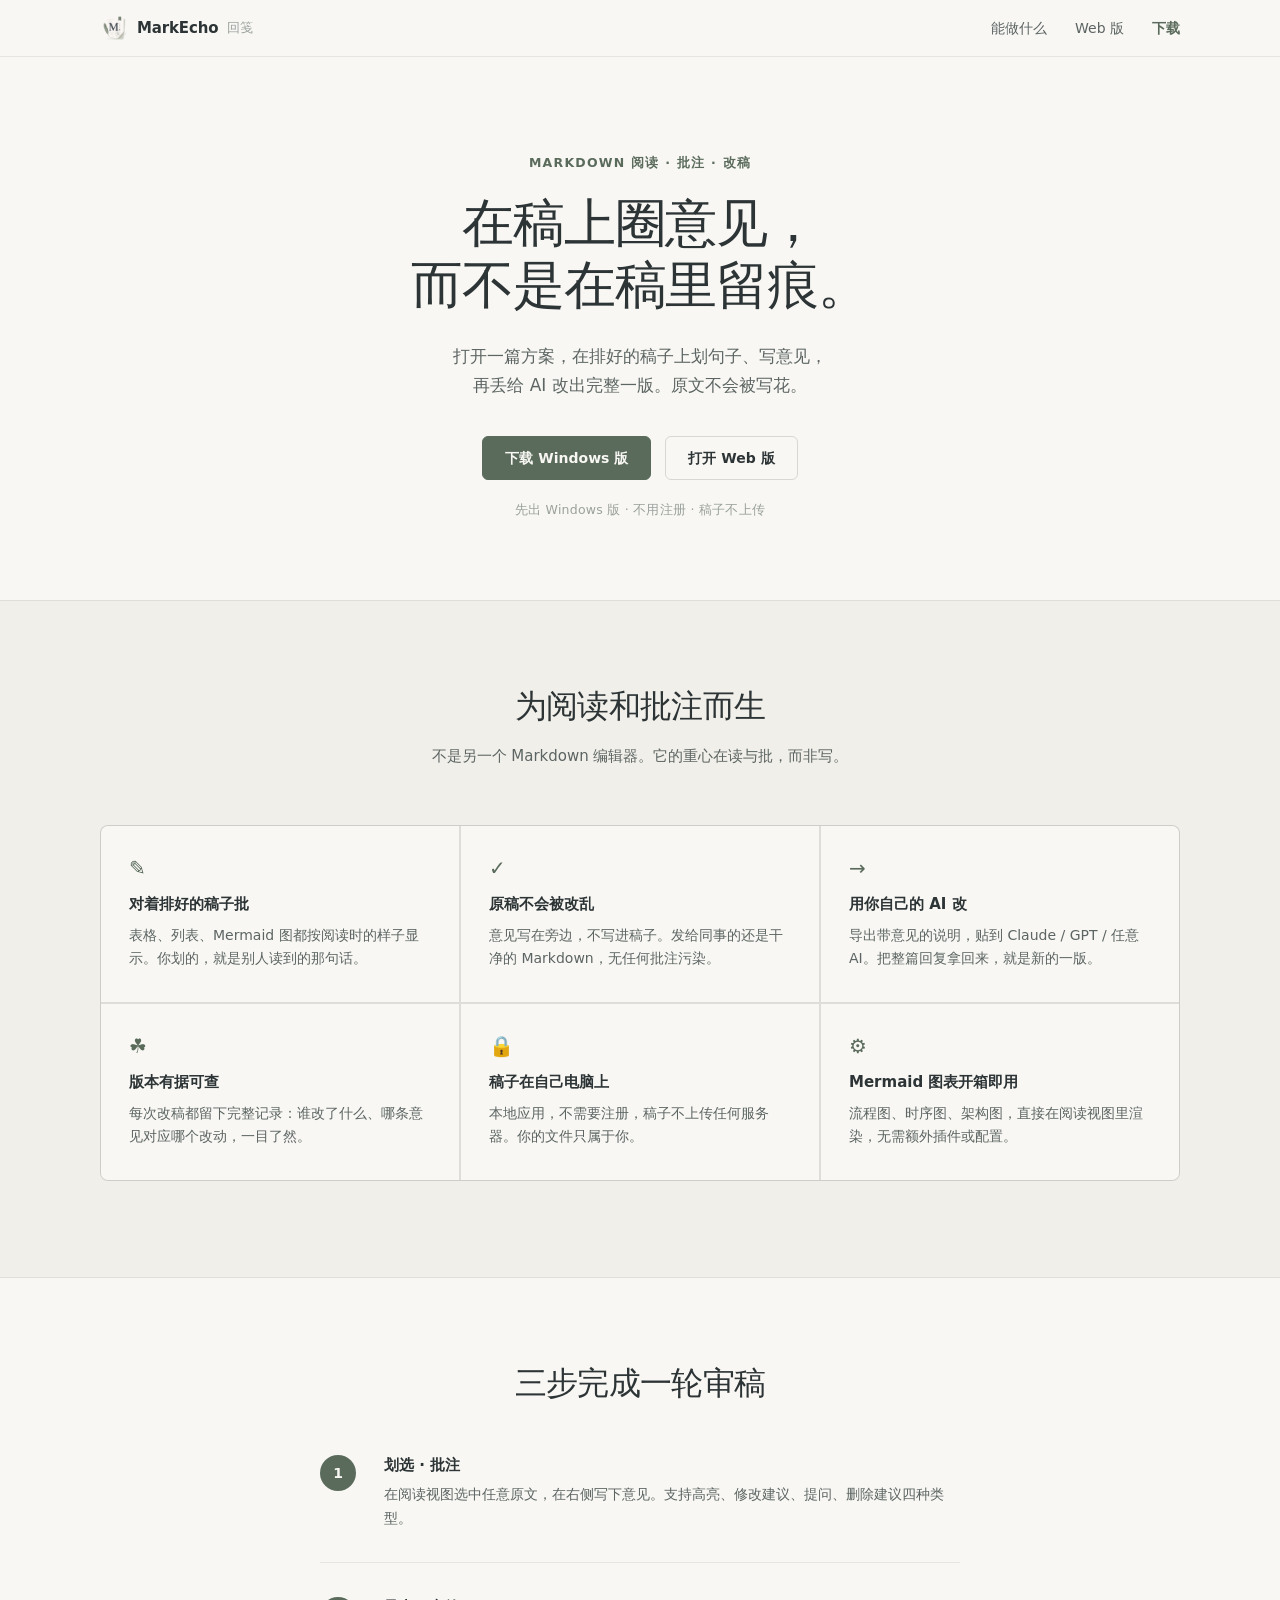
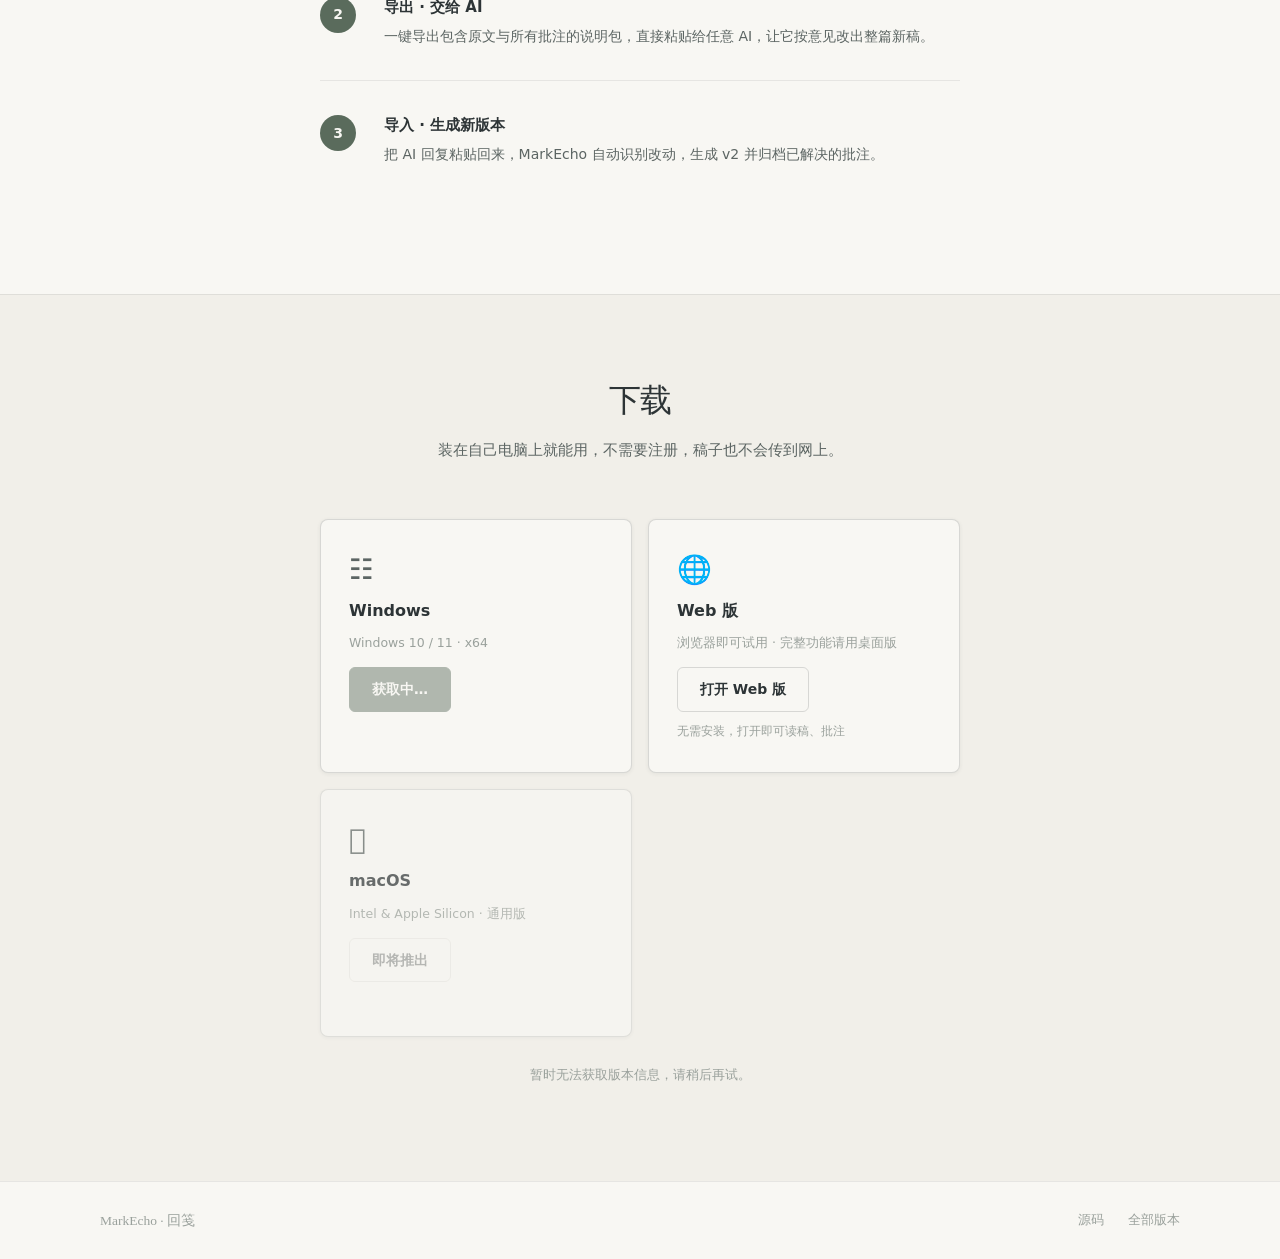
==== commit 01d5afb5: "feat: add Web app entry pointing to /app/" ====
--- a/index.html
+++ b/index.html
@@ -23,6 +23,7 @@
     </a>
     <nav class="site-nav">
       <a href="#features">能做什么</a>
+      <a href="app/">Web 版</a>
       <a href="#download" class="nav-cta">下载</a>
     </nav>
   </div>
@@ -41,7 +42,7 @@
     </p>
     <div class="hero-actions">
       <a href="#download" class="btn btn-accent">下载 Windows 版</a>
-      <a href="#features" class="btn btn-outline">看一眼能做什么</a>
+      <a href="app/" class="btn btn-outline">打开 Web 版</a>
     </div>
     <p class="hero-note">先出 Windows 版 · 不用注册 · 稿子不上传</p>
   </div>
@@ -130,6 +131,13 @@
         <a class="btn btn-accent" href="#" data-role="btn" aria-disabled="true">获取中…</a>
         <p class="platform-filename" data-role="name"></p>
       </div>
+      <div class="platform-card">
+        <div class="platform-icon">&#127760;</div>
+        <h3>Web 版</h3>
+        <p class="platform-req">浏览器即可试用 · 完整功能请用桌面版</p>
+        <a class="btn btn-outline" href="app/">打开 Web 版</a>
+        <p class="platform-filename">无需安装，打开即可读稿、批注</p>
+      </div>
       <div class="platform-card platform-card--soon" data-os="mac">
         <div class="platform-icon">&#63743;</div>
         <h3>macOS</h3>
--- a/styles.css
+++ b/styles.css
@@ -1,325 +1,354 @@
-
-:root {
-  --brand: #0f766e;
-  --brand-hover: #0d9488;
-  --brand-soft: #e6f4f2;
-  --text: #1e2022;
-  --muted: #677788;
-  --line: #e4e4e4;
-  --bg: #fff;
-  --wash: #e7eaf3;
-  --mark: #c5ebe4;
-  --ui: "Segoe UI", "PingFang SC", "Microsoft YaHei", sans-serif;
-}
-
-* { box-sizing: border-box; }
-html { scroll-behavior: smooth; }
-body {
-  margin: 0;
-  font-family: var(--ui);
-  color: var(--text);
-  background: var(--bg);
-  line-height: 1.5;
-}
-a { color: inherit; }
-.wrap { width: min(1200px, calc(100% - 48px)); margin: 0 auto; }
-
-.header {
-  position: fixed;
-  inset: 0 0 auto;
-  z-index: 20;
-  height: 50px;
-  display: flex;
-  align-items: center;
-  gap: 28px;
-  padding: 0 32px;
-  background: #fff;
-  border-bottom: 1px solid var(--line);
-}
-.logo {
-  display: flex;
-  align-items: center;
-  gap: 8px;
-  text-decoration: none;
-  font-size: 20px;
-  font-weight: 700;
-  color: var(--brand);
-}
-.logo img { border-radius: 6px; }
-.logo-zh { font-weight: 600; font-size: 18px; }
-nav { display: flex; gap: 8px; }
-nav a {
-  padding: 0 16px;
-  line-height: 50px;
-  text-decoration: none;
-  color: #666;
-  font-size: 16px;
-}
-nav a:hover { color: var(--brand); }
-
-.hero {
-  padding: 80px 0 0;
-  background-image: linear-gradient(to bottom, rgba(255,255,255,0) 0, rgba(231,234,243,.55) 100%);
-  overflow: hidden;
-}
-.hero-grid {
-  display: grid;
-  grid-template-columns: minmax(280px, 1fr) minmax(0, 1.15fr);
-  gap: 32px;
-  align-items: start;
-  min-height: 560px;
-}
-.hero-copy { padding: 48px 0 80px; }
-.hero-copy h1 {
-  margin: 0;
-  font-size: clamp(32px, 4.4vw, 52px);
-  font-weight: 700;
-  line-height: 1.18;
-  color: #1e2022;
-}
-.hero-copy h1 span { color: var(--brand); }
-.info {
-  margin: 22px 0 0;
-  max-width: 36em;
-  font-size: 20px;
-  line-height: 32px;
-  font-weight: 400;
-  color: var(--muted);
-}
-.btn-row { display: flex; gap: 14px; margin-top: 36px; flex-wrap: wrap; }
-.btn {
-  display: inline-flex;
-  align-items: center;
-  justify-content: center;
-  height: 51px;
-  padding: 0 20px;
-  border-radius: 4px;
-  text-decoration: none;
-  font-size: 16px;
-  border: 1px solid var(--brand);
-  transition: transform .2s ease, box-shadow .2s ease, background .2s ease;
-}
-.btn-primary { background: var(--brand); color: #fff; font-weight: 700; }
-.btn-ghost { background: transparent; color: var(--brand); }
-.btn:hover {
-  transform: translateY(-3px);
-  box-shadow: 0 4px 11px rgba(15, 118, 110, .28);
-}
-.btn[aria-disabled="true"] {
-  pointer-events: none;
-  background: #eee;
-  border-color: #ddd;
-  color: #999;
-  box-shadow: none;
-  transform: none;
-  font-weight: 600;
-}
-.hero-note { margin: 22px 0 0; color: var(--muted); font-size: 15px; }
-
-.hero-visual { position: relative; padding-top: 24px; }
-.window {
-  background: #fff;
-  border: 1px solid #d9d9d9;
-  border-radius: 8px;
-  box-shadow: 0 18px 50px rgba(30,32,34,.14);
-  overflow: hidden;
-  transform: translateY(12px);
-}
-.titlebar {
-  display: flex;
-  align-items: center;
-  height: 40px;
-  padding: 0 12px;
-  border-bottom: 1px solid var(--line);
-  background: #f7f7f7;
-  font-size: 12.5px;
-}
-.traffic { display: flex; gap: 6px; width: 70px; }
-.traffic i { width: 10px; height: 10px; border-radius: 50%; background: #d9d9d9; }
-.traffic i:nth-child(1) { background: #e2b4b0; }
-.traffic i:nth-child(2) { background: #e2d3a6; }
-.traffic i:nth-child(3) { background: #b5d0b8; }
-.title-center { display: flex; align-items: center; gap: 8px; }
-.fname { font-weight: 600; }
-.pill {
-  background: var(--brand-soft);
-  color: var(--brand);
-  font-size: 11px;
-  font-weight: 700;
-  padding: 1px 7px;
-  border-radius: 999px;
-}
-.shell {
-  display: grid;
-  grid-template-columns: 148px minmax(0, 1fr) 200px;
-  min-height: 300px;
-  background: #f3f3f3;
-}
-.files { background: #f7f7f7; border-right: 1px solid var(--line); padding: 10px; }
-.tabs { display: flex; gap: 4px; margin-bottom: 8px; }
-.tabs span, .seg {
-  font-size: 12px;
-  color: #666;
-  padding: 4px 8px;
-  border-radius: 4px;
-}
-.tabs .on, .seg.on {
-  background: #fff;
-  color: var(--text);
-  font-weight: 600;
-  box-shadow: 0 0 0 1px var(--line);
-}
-.files ul { list-style: none; margin: 0; padding: 0; font-size: 13px; }
-.files li { padding: 7px 8px; border-radius: 4px; color: #666; }
-.files .current { background: var(--brand-soft); color: var(--brand); font-weight: 700; }
-.reader { background: #fff; }
-.docbar {
-  display: flex;
-  gap: 4px;
-  align-items: center;
-  height: 36px;
-  padding: 0 10px;
-  border-bottom: 1px solid var(--line);
-}
-.review-on {
-  margin-left: auto;
-  background: var(--brand-soft);
-  color: var(--brand);
-  font-weight: 700;
-}
-.prose { padding: 22px 24px; font-size: 15px; line-height: 1.7; }
-.prose h2 { font-size: 20px; margin: 0 0 10px; }
-.prose p { margin: 0 0 10px; color: #333; }
-.prose mark { background: var(--mark); color: inherit; padding: 0 2px; }
-.inspector { background: #fafafa; border-left: 1px solid var(--line); padding: 10px; }
-.insp-head { font-size: 12px; font-weight: 700; padding: 6px 4px 10px; }
-.card {
-  background: #fff;
-  border: 1px solid var(--line);
-  border-radius: 6px;
-  padding: 10px;
-}
-.card.active { border-color: color-mix(in srgb, var(--brand) 45%, var(--line)); }
-.quote {
-  margin: 0 0 8px;
-  color: #666;
-  font-size: 12px;
-  border-left: 3px solid var(--brand);
-  padding-left: 8px;
-}
-.body { margin: 0 0 8px; font-size: 13px; }
-.meta { margin: 0; color: #999; font-size: 12px; }
-
-.platforms { padding: 56px 0 24px; text-align: center; }
-.avail { margin: 0 0 20px; color: var(--muted); font-size: 18px; }
-.plat-list { display: flex; justify-content: center; gap: 28px; }
-.plat {
-  display: flex;
-  flex-direction: column;
-  align-items: center;
-  gap: 8px;
-  min-width: 88px;
-  color: var(--text);
-  font-weight: 600;
-}
-.plat-icon { font-size: 28px; line-height: 1; }
-.plat.off { color: #b0b8c1; }
-.plat em { font-style: normal; font-size: 12px; font-weight: 400; }
-
-.features { padding: 48px 0 80px; }
-.features h2 {
-  margin: 0 0 40px;
-  text-align: center;
-  font-size: clamp(26px, 3vw, 36px);
-  font-weight: 700;
-  line-height: 1.3;
-  max-width: 16em;
-  margin-left: auto;
-  margin-right: auto;
-}
-.feat-grid {
-  display: grid;
-  grid-template-columns: repeat(3, 1fr);
-  gap: 28px;
-}
-.feat-grid article { text-align: left; }
-.feat-icon {
-  width: 48px;
-  height: 48px;
-  border-radius: 12px;
-  margin-bottom: 14px;
-  background: var(--brand-soft);
-  position: relative;
-}
-.feat-icon:after {
-  content: "";
-  position: absolute;
-  inset: 14px;
-  border-radius: 4px;
-  background: var(--brand);
-}
-.i1:after { border-radius: 2px; height: 8px; inset: 20px 12px; }
-.i2:after { width: 8px; left: 20px; right: auto; }
-.i3:after { border-radius: 50%; }
-.feat-grid h3 { margin: 0 0 8px; font-size: 20px; color: var(--brand); }
-.feat-grid p { margin: 0; color: var(--muted); font-size: 16px; line-height: 1.6; }
-
-.download { padding: 0 0 80px; }
-.dl-inner { max-width: 720px; }
-.download h2 { font-size: 32px; margin: 0 0 10px; }
-.download p { color: var(--muted); font-size: 16px; }
-.dl-box {
-  display: flex;
-  align-items: center;
-  justify-content: space-between;
-  gap: 16px;
-  margin-top: 22px;
-  padding: 20px 22px;
-  border: 1px solid var(--line);
-  border-radius: 4px;
-  background: #fff;
-}
-.os { margin: 0; font-weight: 700; }
-.asset-name { margin: 4px 0 0; color: #999; font-size: 14px; }
-.fine { margin: 14px 0 0; color: #999; font-size: 14px; }
-
-.cta {
-  background: #21325b;
-  color: #fff;
-  padding: 72px 0;
-  text-align: center;
-}
-.cta h2 {
-  margin: 0 0 28px;
-  font-size: clamp(28px, 4vw, 40px);
-  font-weight: 700;
-  line-height: 1.35;
-}
-.btn-on-dark {
-  background: #fff;
-  color: #21325b;
-  border-color: #fff;
-  font-weight: 700;
-}
-.btn-on-dark:hover { box-shadow: 0 4px 11px rgba(0,0,0,.25); }
-
-.footer {
-  border-top: 1px solid var(--line);
-  padding: 18px 0;
-  color: #999;
-  font-size: 14px;
-}
-.foot { display: flex; }
-
-@media (max-width: 960px) {
-  .hero-grid { grid-template-columns: 1fr; min-height: 0; }
-  .hero-copy { padding-bottom: 24px; }
-  .shell { grid-template-columns: 1fr; }
-  .files, .inspector { display: none; }
-  .feat-grid { grid-template-columns: 1fr; }
-}
-@media (max-width: 640px) {
-  nav { display: none; }
-  .header { padding: 0 16px; }
-  .dl-box { flex-direction: column; align-items: flex-start; }
-}
+/* ── Token ── */
+:root {
+  --text:            #2D3436;
+  --text-secondary:  #5C6563;
+  --text-tertiary:   #9AA19C;
+  --surface:         #F8F7F3;
+  --surface-2:       #F1EFE9;
+  --surface-3:       #E8E5DE;
+  --accent:          #5A6B5C;
+  --accent-hover:    #4A5A4C;
+  --accent-fg:       #F8F7F3;
+  --line:            rgba(45,52,54,.09);
+  --line-strong:     rgba(45,52,54,.16);
+  --radius:          8px;
+  --radius-sm:       6px;
+  --shadow-sm:       0 1px 4px rgba(45,52,54,.07);
+  --shadow:          0 4px 20px rgba(45,52,54,.10);
+  --font-ui:         "Segoe UI Variable","Segoe UI","PingFang SC","Microsoft YaHei",system-ui,sans-serif;
+  --font-prose:      Georgia,"Songti SC","SimSun",serif;
+  --max-w:           1080px;
+}
+
+/* ── Reset ── */
+*,*::before,*::after { box-sizing: border-box; margin: 0; padding: 0; }
+html { scroll-behavior: smooth; }
+body {
+  font-family: var(--font-ui);
+  font-size: 15px;
+  line-height: 1.6;
+  color: var(--text);
+  background: var(--surface);
+  -webkit-font-smoothing: antialiased;
+}
+a { color: inherit; text-decoration: none; }
+img { display: block; max-width: 100%; }
+
+/* ── Layout ── */
+.container {
+  width: min(var(--max-w), 100% - 48px);
+  margin-inline: auto;
+}
+
+/* ── Header ── */
+.site-header {
+  position: sticky;
+  top: 0;
+  z-index: 100;
+  background: rgba(248,247,243,.92);
+  backdrop-filter: blur(12px);
+  -webkit-backdrop-filter: blur(12px);
+  border-bottom: 1px solid var(--line);
+}
+.header-inner {
+  display: flex;
+  align-items: center;
+  justify-content: space-between;
+  height: 56px;
+}
+.brand {
+  display: flex;
+  align-items: center;
+  gap: 9px;
+}
+.brand img { border-radius: 6px; }
+.brand-name {
+  font-weight: 600;
+  font-size: 15px;
+  letter-spacing: -.01em;
+}
+.brand-sub {
+  font-family: var(--font-prose);
+  font-size: 13px;
+  color: var(--text-tertiary);
+}
+.site-nav {
+  display: flex;
+  align-items: center;
+  gap: 28px;
+  font-size: 14px;
+}
+.site-nav a { color: var(--text-secondary); transition: color .15s; }
+.site-nav a:hover { color: var(--text); }
+.nav-cta {
+  color: var(--accent) !important;
+  font-weight: 600;
+}
+
+/* ── Buttons ── */
+.btn {
+  display: inline-flex;
+  align-items: center;
+  gap: 6px;
+  padding: 10px 22px;
+  border-radius: var(--radius-sm);
+  font-family: var(--font-ui);
+  font-size: 14px;
+  font-weight: 600;
+  cursor: pointer;
+  transition: background .15s, color .15s, box-shadow .15s, opacity .15s;
+  border: 1.5px solid transparent;
+  text-decoration: none;
+}
+.btn-accent {
+  background: var(--accent);
+  color: var(--accent-fg);
+  border-color: var(--accent);
+}
+.btn-accent:hover { background: var(--accent-hover); border-color: var(--accent-hover); }
+.btn-outline {
+  background: transparent;
+  color: var(--text);
+  border-color: var(--line-strong);
+}
+.btn-outline:hover { background: var(--surface-3); }
+.btn[aria-disabled="true"] { opacity: .45; pointer-events: none; }
+
+/* ── Hero ── */
+.hero {
+  padding: 96px 0 80px;
+  text-align: center;
+}
+.hero-eyebrow {
+  font-size: 12.5px;
+  font-weight: 600;
+  letter-spacing: .1em;
+  text-transform: uppercase;
+  color: var(--accent);
+  margin-bottom: 20px;
+}
+.hero-title {
+  font-family: var(--font-prose);
+  font-size: clamp(30px, 5vw, 52px);
+  font-weight: 400;
+  line-height: 1.2;
+  letter-spacing: -.02em;
+  color: var(--text);
+  margin-bottom: 24px;
+}
+.hero-body {
+  font-size: 17px;
+  line-height: 1.7;
+  color: var(--text-secondary);
+  max-width: 560px;
+  margin: 0 auto 36px;
+}
+.hero-actions {
+  display: flex;
+  gap: 14px;
+  justify-content: center;
+  flex-wrap: wrap;
+}
+.hero-note {
+  margin-top: 20px;
+  font-size: 12.5px;
+  color: var(--text-tertiary);
+  letter-spacing: .02em;
+}
+.br-md { display: none; }
+@media (min-width: 640px) { .br-md { display: inline; } }
+
+/* ── Section common ── */
+.section-title {
+  font-family: var(--font-prose);
+  font-size: clamp(22px, 3vw, 32px);
+  font-weight: 400;
+  letter-spacing: -.02em;
+  color: var(--text);
+  margin-bottom: 12px;
+  text-align: center;
+}
+.section-sub {
+  font-size: 15px;
+  color: var(--text-secondary);
+  text-align: center;
+  max-width: 480px;
+  margin: 0 auto 56px;
+  line-height: 1.65;
+}
+
+/* ── Features ── */
+.features {
+  padding: 80px 0 96px;
+  background: var(--surface-2);
+  border-top: 1px solid var(--line);
+  border-bottom: 1px solid var(--line);
+}
+.feature-grid {
+  display: grid;
+  grid-template-columns: repeat(auto-fill, minmax(280px, 1fr));
+  gap: 2px;
+  background: var(--line);
+  border: 1px solid var(--line);
+  border-radius: var(--radius);
+  overflow: hidden;
+}
+.feature-card {
+  background: var(--surface);
+  padding: 32px 28px;
+  transition: background .15s;
+}
+.feature-card:hover { background: var(--surface-2); }
+.feature-icon {
+  font-size: 20px;
+  margin-bottom: 14px;
+  color: var(--accent);
+  line-height: 1;
+}
+.feature-card h3 {
+  font-size: 15px;
+  font-weight: 600;
+  margin-bottom: 8px;
+  color: var(--text);
+}
+.feature-card p {
+  font-size: 14px;
+  color: var(--text-secondary);
+  line-height: 1.65;
+}
+
+/* ── Workflow ── */
+.workflow {
+  padding: 80px 0 96px;
+}
+.workflow-steps {
+  list-style: none;
+  max-width: 640px;
+  margin: 0 auto;
+  display: flex;
+  flex-direction: column;
+  gap: 0;
+}
+.step {
+  display: flex;
+  gap: 28px;
+  padding: 32px 0;
+  border-bottom: 1px solid var(--line);
+}
+.step:last-child { border-bottom: none; }
+.step-num {
+  flex-shrink: 0;
+  width: 36px;
+  height: 36px;
+  border-radius: 50%;
+  background: var(--accent);
+  color: var(--accent-fg);
+  font-size: 14px;
+  font-weight: 700;
+  display: flex;
+  align-items: center;
+  justify-content: center;
+  margin-top: 2px;
+}
+.step strong {
+  display: block;
+  font-size: 15px;
+  font-weight: 600;
+  margin-bottom: 6px;
+  color: var(--text);
+}
+.step p {
+  font-size: 14px;
+  color: var(--text-secondary);
+  line-height: 1.65;
+}
+
+/* ── Download ── */
+.download {
+  padding: 80px 0 96px;
+  background: var(--surface-2);
+  border-top: 1px solid var(--line);
+}
+.platform-grid {
+  display: grid;
+  grid-template-columns: repeat(auto-fill, minmax(260px, 1fr));
+  gap: 16px;
+  max-width: 640px;
+  margin: 0 auto 28px;
+}
+.platform-card {
+  background: var(--surface);
+  border: 1px solid var(--line-strong);
+  border-radius: var(--radius);
+  padding: 36px 28px 32px;
+  display: flex;
+  flex-direction: column;
+  align-items: flex-start;
+  gap: 10px;
+  box-shadow: var(--shadow-sm);
+}
+.platform-card--soon { opacity: .7; }
+.platform-icon {
+  font-size: 28px;
+  line-height: 1;
+  color: var(--text-secondary);
+  margin-bottom: 4px;
+}
+.platform-card h3 {
+  font-size: 16px;
+  font-weight: 600;
+  color: var(--text);
+}
+.platform-req {
+  font-size: 12.5px;
+  color: var(--text-tertiary);
+  margin-bottom: 4px;
+}
+.platform-filename {
+  font-size: 11.5px;
+  color: var(--text-tertiary);
+  word-break: break-all;
+  min-height: 1em;
+}
+.download-note {
+  text-align: center;
+  font-size: 12.5px;
+  color: var(--text-tertiary);
+  max-width: 480px;
+  margin: 0 auto;
+  line-height: 1.6;
+}
+
+/* ── Footer ── */
+.site-footer {
+  border-top: 1px solid var(--line);
+  padding: 28px 0;
+}
+.footer-inner {
+  display: flex;
+  align-items: center;
+  justify-content: space-between;
+  flex-wrap: wrap;
+  gap: 12px;
+}
+.footer-brand {
+  font-family: var(--font-prose);
+  font-size: 13.5px;
+  color: var(--text-tertiary);
+}
+.footer-links {
+  display: flex;
+  gap: 24px;
+  font-size: 13px;
+  color: var(--text-tertiary);
+}
+.footer-links a:hover { color: var(--text); }
+
+/* ── Responsive ── */
+@media (max-width: 600px) {
+  .hero { padding: 64px 0 56px; }
+  .hero-body { font-size: 15px; }
+  .site-nav a:not(.nav-cta) { display: none; }
+  .workflow-steps { gap: 0; }
+  .step { gap: 20px; }
+}
